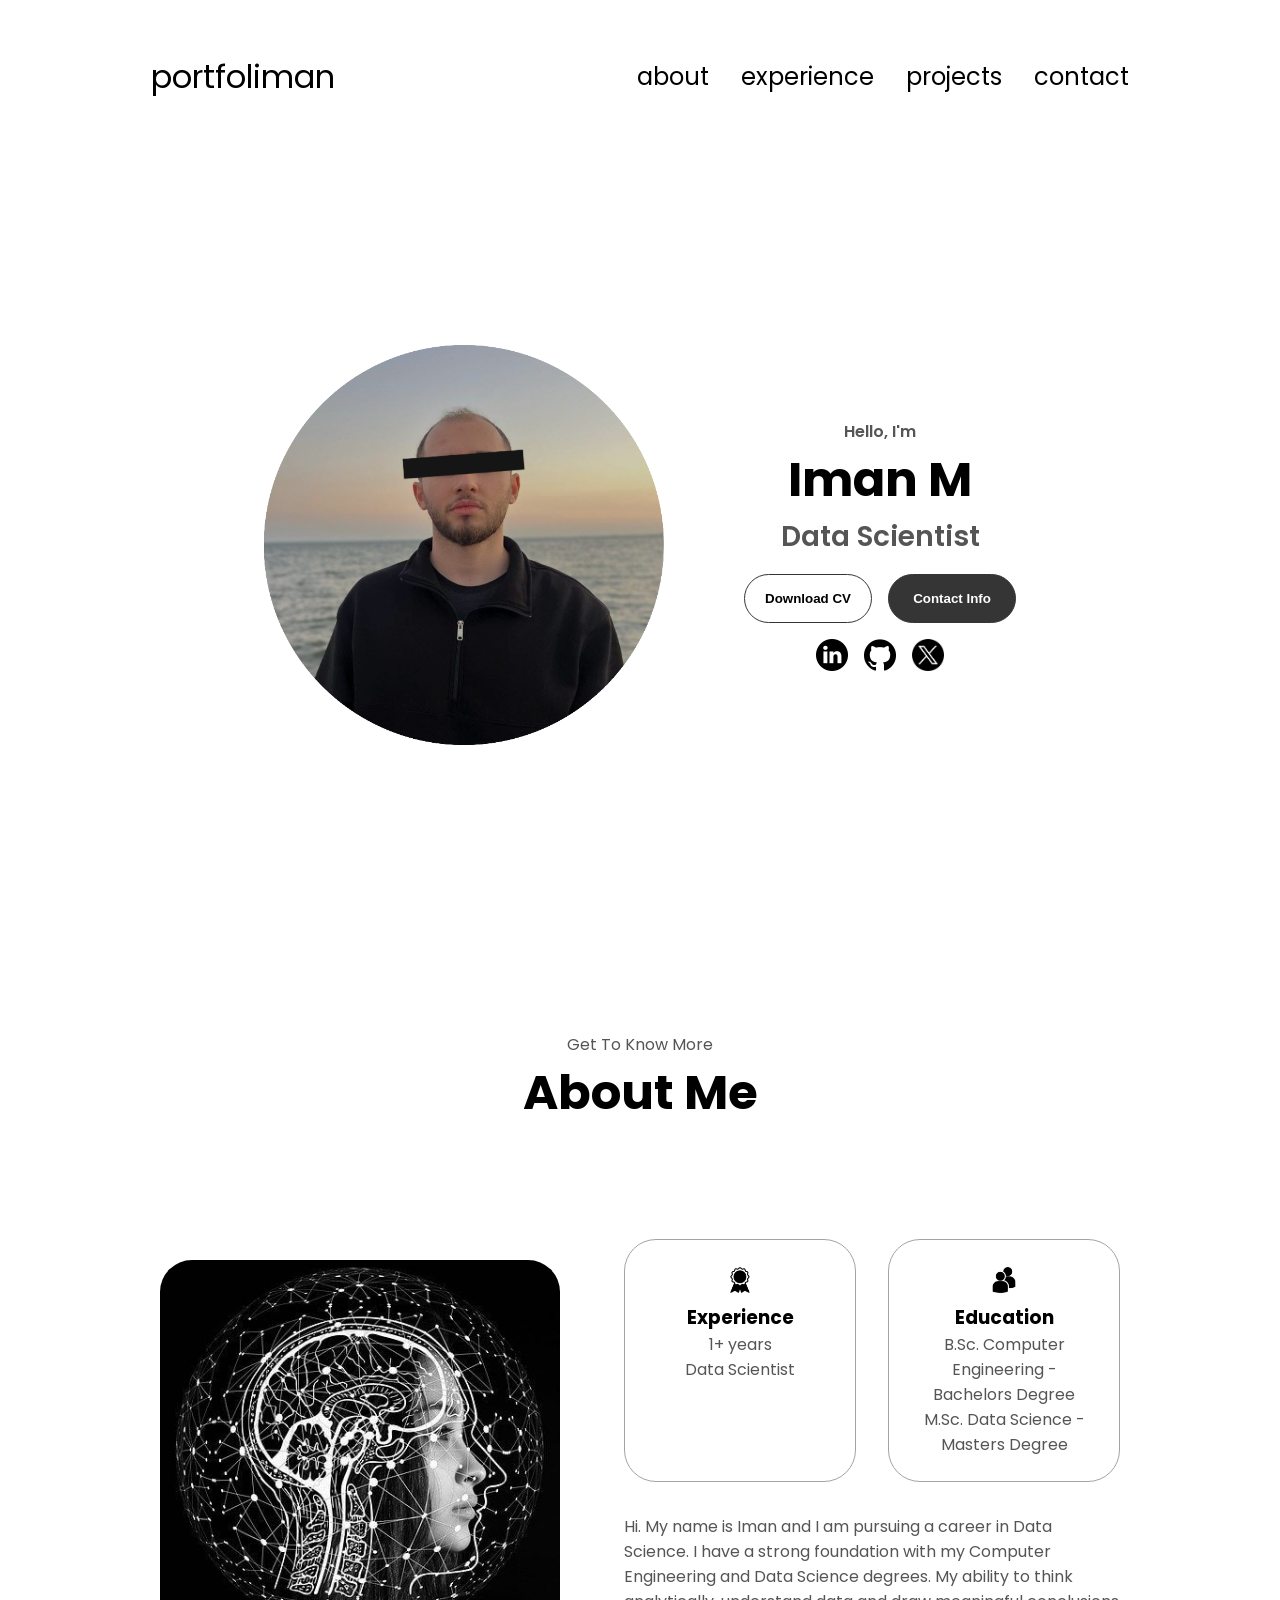
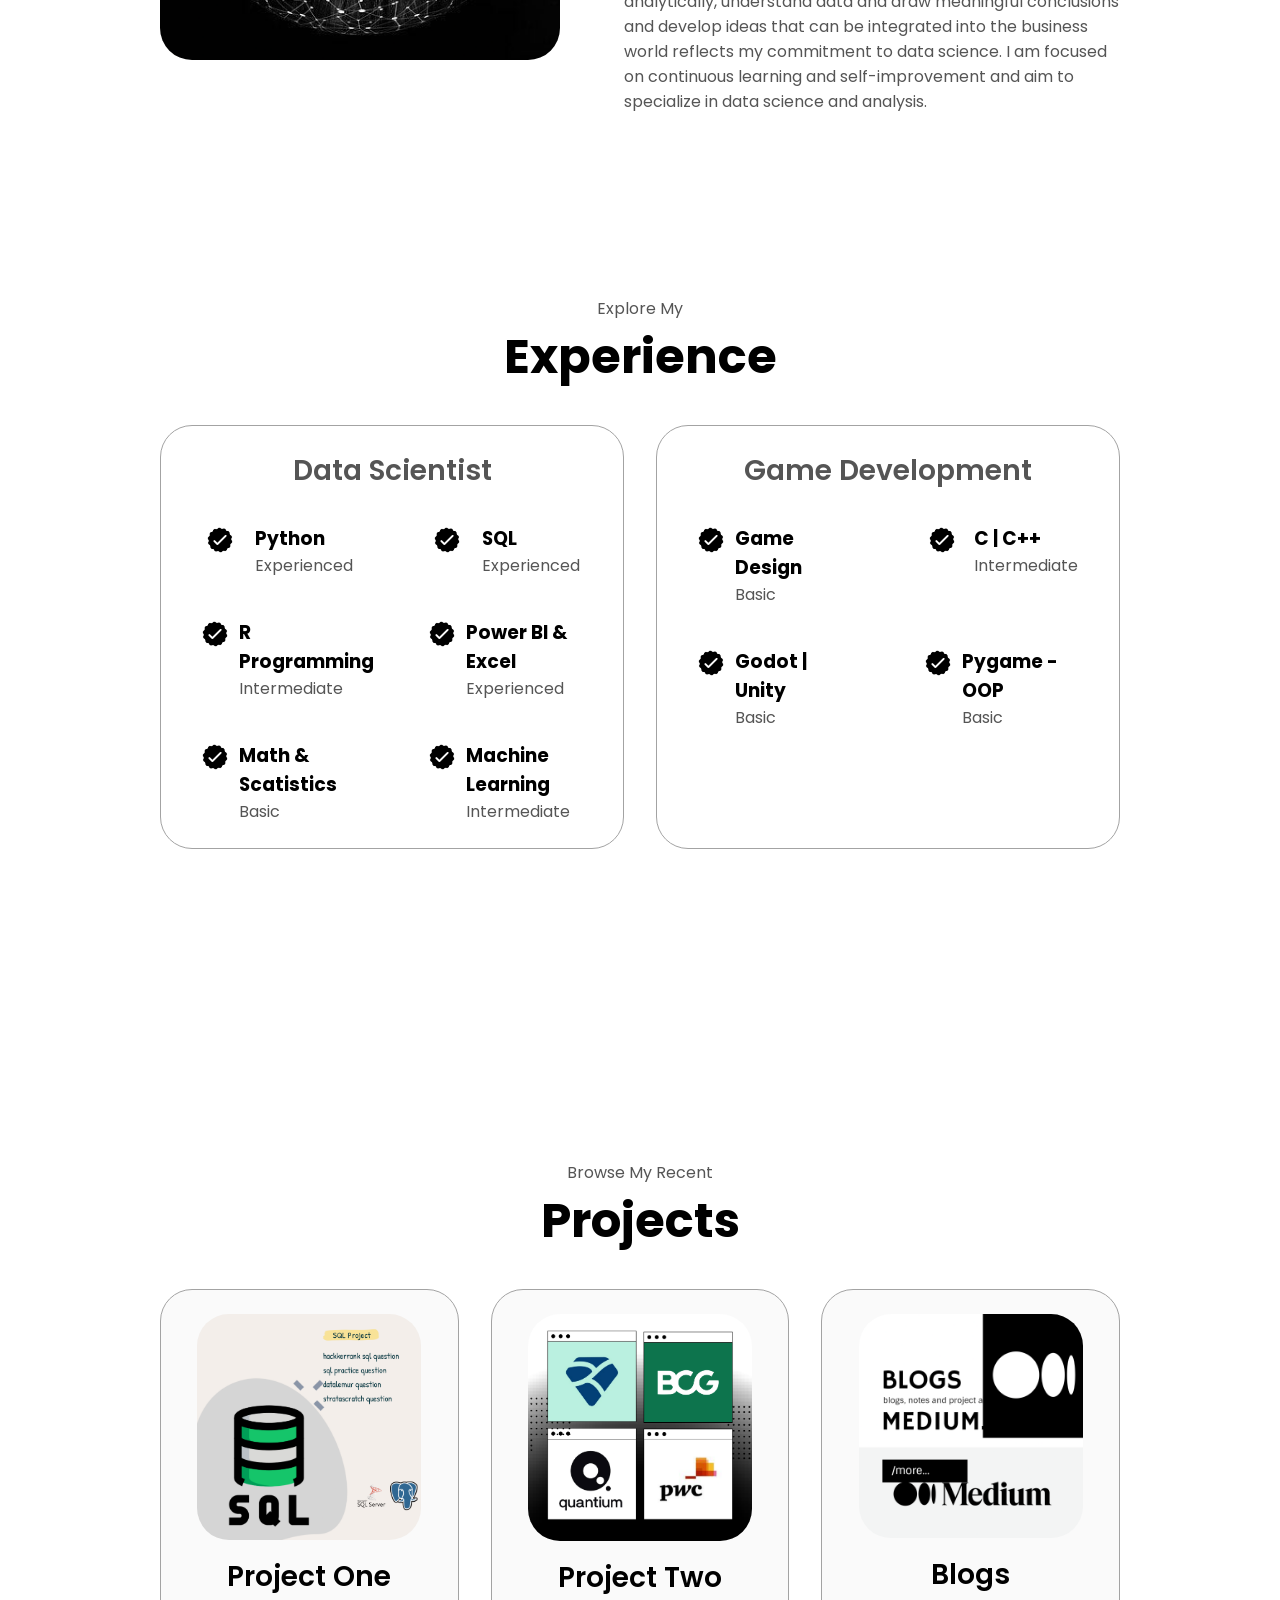
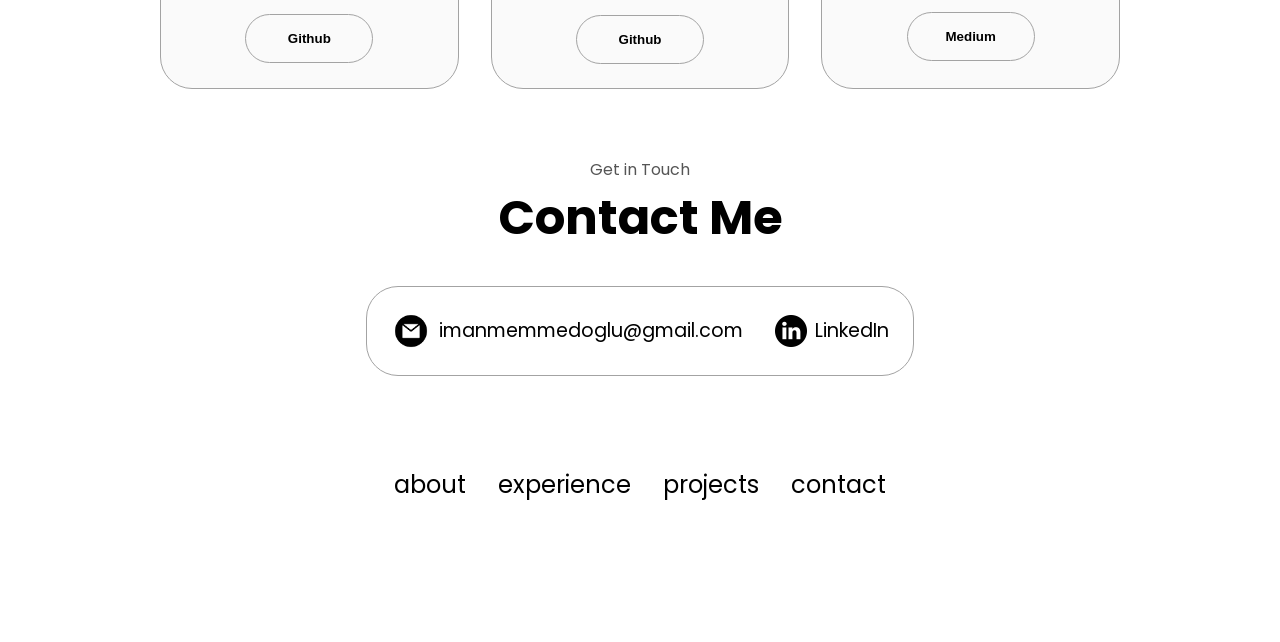
==== index.html @ b71e593c "Add files via upload" ====
<!DOCTYPE html>
<html lang="en">


  <head>
    <meta charset="UTF-8" />
    <meta http-equiv="X-UA-Compatible" content="IE=edge" />
    <meta name="viewport" content="width=device-width, initial-scale=1.0" />
    <title>Iman's Portfolio</title>
    <link rel="stylesheet" href="style.css" />
    <link rel="stylesheet" href="mediaqueries.css" />
  </head>



  <body>


    <nav id="desktop-nav">
      <div class="logo">portfoliman</div>
      <div>
        <ul class="nav-links">
          <li><a href="#about">about</a></li>
          <li><a href="#experience">experience</a></li>
          <li><a href="#projects">projects</a></li>
          <li><a href="#contact">contact</a></li>
        </ul>
      </div>
    </nav>


    <nav id="hamburger-nav">
      <div class="logo">portfoliman</div>
      <div class="hamburger-menu">
        <div class="hamburger-icon" onclick="toggleMenu()">
          <span></span>
          <span></span>
          <span></span>
        </div>
        <div class="menu-links">
          <li><a href="#about" onclick="toggleMenu()">about</a></li>
          <li><a href="#experience" onclick="toggleMenu()">experience</a></li>
          <li><a href="#projects" onclick="toggleMenu()">projects</a></li>
          <li><a href="#contact" onclick="toggleMenu()">contact</a></li>
        </div>
      </div>
    </nav>



    <section id="profile">
      <div class="section__pic-container">
        <img src="./assets/photo_one.png" alt="iman photo_one" />
      </div>
      <div class="section__text">
        <p class="section__text__p1">Hello, I'm</p>
        <h1 class="title">Iman M</h1>
        <p class="section__text__p2">Data Scientist</p>

        <div class="btn-container">
          <button
            class="btn btn-color-2"
            onclick="window.open('./assets/ResumeIman.pdf')"
          >
            Download CV
          </button>
          <button class="btn btn-color-1" onclick="location.href='./#contact'">
            Contact Info
          </button>
        </div>

        
        <div id="socials-container">
          <img
            src="./assets/linkedin.png"
            alt="My LinkedIn profile"
            class="icon"
            onclick="location.href='https://www.linkedin.com/in/imanmammadli/'"
          />
          <img
            src="./assets/github.png"
            alt="My Github profile"
            class="icon"
            onclick="location.href='https://github.com/imanmammadli'"
          />
          <img
            src="./assets/x-twitter.png"
            alt="My Twitter (X) profile"
            class="icon"
            onclick="location.href='https://twitter.com/imanmammadli'"
          />
        </div>
      </div>
    </section>





    <section id="about">
      <p class="section__text__p1">Get To Know More</p>
      <h1 class="title">About Me</h1>
      <div class="section-container">

        <div class="section__pic-container">
          <img
            src="./assets/photo_two.png"
            alt="Profile picture"
            class="about-pic"
          />
        </div>

        <div class="about-details-container">
          <div class="about-containers">
            <div class="details-container">
              <img
                src="./assets/experience.png"
                alt="Experience icon"
                class="icon"
              />
              <h3>Experience</h3>
              <p>1+ years <br />Data Scientist</p>
            </div>

            <div class="details-container">
              <img
                src="./assets/education.png"
                alt="Education icon"
                class="icon"
              />
              <h3>Education</h3>
              <p>B.Sc. Computer Engineering - Bachelors Degree<br />M.Sc. Data Science - Masters Degree</p>
            </div>
          </div>

          <div class="text-container">
            <p>
              Hi. My name is Iman and I am pursuing a career in Data Science. I have a strong foundation with my
              Computer Engineering and Data Science degrees. My ability to think analytically, understand data and draw
              meaningful conclusions and develop ideas that can be integrated into the business world reflects my
              commitment to data science. I am focused on continuous learning and self-improvement and aim to
              specialize in data science and analysis.
            </p>
          </div>
        </div>

      </div>
    </section>


    <section id="experience">
      <p class="section__text__p1">Explore My</p>
      <h1 class="title">Experience</h1>
      <div class="experience-details-container">
        <div class="about-containers">
          <div class="details-container">
            <h2 class="experience-sub-title">Data Scientist</h2>
            <div class="article-container">
              <article>
                <img
                  src="./assets/checkmark.png"
                  alt="Experience icon"
                  class="icon"
                />
                <div>
                  <h3>Python</h3>
                  <p>Experienced</p>
                </div>
              </article>
              <article>
                <img
                  src="./assets/checkmark.png"
                  alt="Experience icon"
                  class="icon"
                />
                <div>
                  <h3>SQL</h3>
                  <p>Experienced</p>
                </div>
              </article>
              <article>
                <img
                  src="./assets/checkmark.png"
                  alt="Experience icon"
                  class="icon"
                />
                <div>
                  <h3>R Programming</h3>
                  <p>Intermediate</p>
                </div>
              </article>
              <article>
                <img
                  src="./assets/checkmark.png"
                  alt="Experience icon"
                  class="icon"
                />
                <div>
                  <h3>Power BI & Excel</h3>
                  <p>Experienced</p>
                </div>
              </article>
              <article>
                <img
                  src="./assets/checkmark.png"
                  alt="Experience icon"
                  class="icon"
                />
                <div>
                  <h3>Math & Scatistics</h3>
                  <p>Basic</p>
                </div>
              </article>
              <article>
                <img
                  src="./assets/checkmark.png"
                  alt="Experience icon"
                  class="icon"
                />
                <div>
                  <h3>Machine Learning</h3>
                  <p>Intermediate</p>
                </div>
              </article>
            </div>
          </div>
          <div class="details-container">
            <h2 class="experience-sub-title">Game Development</h2>
            <div class="article-container">
              <article>
                <img
                  src="./assets/checkmark.png"
                  alt="Experience icon"
                  class="icon"
                />
                <div>
                  <h3>Game Design</h3>
                  <p>Basic</p>
                </div>
              </article>
              <article>
                <img
                  src="./assets/checkmark.png"
                  alt="Experience icon"
                  class="icon"
                />
                <div>
                  <h3>C | C++</h3>
                  <p>Intermediate</p>
                </div>
              </article>
              <article>
                <img
                  src="./assets/checkmark.png"
                  alt="Experience icon"
                  class="icon"
                />
                <div>
                  <h3>Godot | Unity</h3>
                  <p>Basic</p>
                </div>
              </article>
              <article>
                <img
                  src="./assets/checkmark.png"
                  alt="Experience icon"
                  class="icon"
                />
                <div>
                  <h3>Pygame - OOP</h3>
                  <p>Basic</p>
                </div>
              </article>
            </div>
          </div>
        </div>
      </div>
    </section>



    <section id="projects">
      <p class="section__text__p1">Browse My Recent</p>
      <h1 class="title">Projects</h1>

      <div class="experience-details-container">

        <div class="about-containers">
          <div class="details-container color-container">
            <div class="article-container">
              <img
                src="./assets/sqlproject.png"
                alt="Project 1"
                class="project-img"
              />
            </div>
            <h2 class="experience-sub-title project-title">Project One</h2>
            <div class="btn-container">
              <button
                class="btn btn-color-2 project-btn"
                onclick="location.href='https://github.com/'"
              >
                Github
              </button>
            </div>
          </div>


          <div class="details-container color-container">
            <div class="article-container">
              <img
                src="./assets/forageproject.png"
                alt="Project 2"
                class="project-img"
              />
            </div>
            <h2 class="experience-sub-title project-title">Project Two</h2>
            <div class="btn-container">
              <button
                class="btn btn-color-2 project-btn"
                onclick="location.href='https://github.com/'"
              >
                Github
              </button>
            </div>
          </div>


          <div class="details-container color-container">
            <div class="article-container">
              <img
                src="./assets/blogproject.png"
                alt="Project 3"
                class="project-img"
              />
            </div>
            <h2 class="experience-sub-title project-title">Blogs</h2>
            <div class="btn-container">
              <button
                class="btn btn-color-2 project-btn"
                onclick="location.href='https://github.com/'"
              >
                Medium
              </button>
              
            </div>
          </div>


        </div>
      </div>
    </section>




    <section id="contact">
      <p class="section__text__p1">Get in Touch</p>
      <h1 class="title">Contact Me</h1>
      <div class="contact-info-upper-container">
        <div class="contact-info-container">
          <img
            src="./assets/email.png"
            alt="Email icon"
            class="icon contact-icon email-icon"
          />
          <p><a href="mailto:examplemail@gmail.com">imanmemmedoglu@gmail.com</a></p>
        </div>
        <div class="contact-info-container">
          <img
            src="./assets/linkedin.png"
            alt="LinkedIn icon"
            class="icon contact-icon"
          />
          <p><a href="https://www.linkedin.com/in/imanmammadli/">LinkedIn</a></p>
        </div>
      </div>
    </section>
    <footer>
      <nav>
        <div class="nav-links-container">
          <ul class="nav-links">
            <li><a href="#about">about</a></li>
            <li><a href="#experience">experience</a></li>
            <li><a href="#projects">projects</a></li>
            <li><a href="#contact">contact</a></li>
          </ul>
        </div>
      </nav>
    </footer>
    <script src="script.js"></script>
  </body>
</html>
---- style.css ----
/* GENERAL */

@import url("https://fonts.googleapis.com/css2?family=Poppins:wght@300;400;500;600&display=swap");

* {
  margin: 0;
  padding: 0;
}

body {
  font-family: "Poppins", sans-serif;
}

html {
  scroll-behavior: smooth;
}

p {
  color: rgb(85, 85, 85);
}

/* TRANSITION */

a,
.btn {
  transition: all 300ms ease;
}

/* DESKTOP NAV */

nav,
.nav-links {
  display: flex;
}

nav {
  justify-content: space-around;
  align-items: center;
  height: 17vh;
}

.nav-links {
  gap: 2rem;
  list-style: none;
  font-size: 1.5rem;
}

a {
  color: black;
  text-decoration: none;
  text-decoration-color: white;
}

a:hover {
  color: grey;
  text-decoration: underline;
  text-underline-offset: 1rem;
  text-decoration-color: rgb(181, 181, 181);
}

.logo {
  font-size: 2rem;
}

.logo:hover {
  cursor: default;
}

/* HAMBURGER MENU */

#hamburger-nav {
  display: none;
}

.hamburger-menu {
  position: relative;
  display: inline-block;
}

.hamburger-icon {
  display: flex;
  flex-direction: column;
  justify-content: space-between;
  height: 24px;
  width: 30px;
  cursor: pointer;
}

.hamburger-icon span {
  width: 100%;
  height: 2px;
  background-color: black;
  transition: all 0.3 ease-in-out;
}

.menu-links {
  position: absolute;
  top: 100%;
  right: 0;
  background-color: white;
  width: fit-content;
  max-height: 0;
  overflow: hidden;
  transition: all 0.3 ease-in-out;
}

.menu-links a {
  display: block;
  padding: 10px;
  text-align: center;
  font-size: 1.5rem;
  color: black;
  text-decoration: none;
  transition: all 0.3 ease-in-out;
}

.menu-links li {
  list-style: none;
}

.menu-links.open {
  max-height: 300px;
}

.hamburger-icon.open span:first-child {
  transform: rotate(45deg) translate(10px, 5px);
}

.hamburger-icon.open span:nth-child(2) {
  opacity: 0;
}

.hamburger-icon.open span:last-child {
  transform: rotate(-45deg) translate(10px, -5px);
}

.hamburger-icon span:first-child {
  transform: none;
}

.hamburger-icon span:first-child {
  opacity: 1;
}

.hamburger-icon span:first-child {
  transform: none;
}

/* SECTIONS */

section {
  padding-top: 4vh;
  height: 96vh;
  margin: 0 10rem;
  box-sizing: border-box;
  min-height: fit-content;
}

.section-container {
  display: flex;
}

/* PROFILE SECTION */

#profile {
  display: flex;
  justify-content: center;
  gap: 5rem;
  height: 80vh;
}

.section__pic-container {
  display: flex;
  height: 400px;
  width: 400px;
  margin: auto 0;
}

.section__text {
  align-self: center;
  text-align: center;
}

.section__text p {
  font-weight: 600;
}

.section__text__p1 {
  text-align: center;
}

.section__text__p2 {
  font-size: 1.75rem;
  margin-bottom: 1rem;
}

.title {
  font-size: 3rem;
  text-align: center;
}

#socials-container {
  display: flex;
  justify-content: center;
  margin-top: 1rem;
  gap: 1rem;
}

/* ICONS */

.icon {
  cursor: pointer;
  height: 2rem;
}

/* BUTTONS */

.btn-container {
  display: flex;
  justify-content: center;
  gap: 1rem;
}

.btn {
  font-weight: 600;
  transition: all 300ms ease;
  padding: 1rem;
  width: 8rem;
  border-radius: 2rem;
}

.btn-color-1,
.btn-color-2 {
  border: rgb(53, 53, 53) 0.1rem solid;
}

.btn-color-1:hover,
.btn-color-2:hover {
  cursor: pointer;
}

.btn-color-1,
.btn-color-2:hover {
  background: rgb(53, 53, 53);
  color: white;
}

.btn-color-1:hover {
  background: rgb(0, 0, 0);
}

.btn-color-2 {
  background: none;
}

.btn-color-2:hover {
  border: rgb(255, 255, 255) 0.1rem solid;
}

.btn-container {
  gap: 1rem;
}

/* ABOUT SECTION */

#about {
  position: relative;
}

.about-containers {
  gap: 2rem;
  margin-bottom: 2rem;
  margin-top: 2rem;
}

.about-details-container {
  justify-content: center;
  flex-direction: column;
}

.about-containers,
.about-details-container {
  display: flex;
}

.about-pic {
  border-radius: 2rem;
}

.arrow {
  position: absolute;
  right: -5rem;
  bottom: 2.5rem;
}

.details-container {
  padding: 1.5rem;
  flex: 1;
  background: white;
  border-radius: 2rem;
  border: rgb(53, 53, 53) 0.1rem solid;
  border-color: rgb(163, 163, 163);
  text-align: center;
}

.section-container {
  gap: 4rem;
  height: 80%;
}

.section__pic-container {
  height: 400px;
  width: 400px;
  margin: auto 0;
}

/* EXPERIENCE SECTION */

#experience {
  position: relative;
}

.experience-sub-title {
  color: rgb(85, 85, 85);
  font-weight: 600;
  font-size: 1.75rem;
  margin-bottom: 2rem;
}

.experience-details-container {
  display: flex;
  justify-content: center;
  flex-direction: column;
}

.article-container {
  display: flex;
  text-align: initial;
  flex-wrap: wrap;
  flex-direction: row;
  gap: 2.5rem;
  justify-content: space-around;
}

article {
  display: flex;
  width: 10rem;
  justify-content: space-around;
  gap: 0.5rem;
}

article .icon {
  cursor: default;
}

/* PROJECTS SECTION */

#projects {
  position: relative;
}

.color-container {
  border-color: rgb(163, 163, 163);
  background: rgb(250, 250, 250);
}

.project-img {
  border-radius: 2rem;
  width: 90%;
  height: 90%;
}

.project-title {
  margin: 1rem;
  color: black;
}

.project-btn {
  color: black;
  border-color: rgb(163, 163, 163);
}

/* CONTACT */

#contact {
  display: flex;
  justify-content: center;
  flex-direction: column;
  height: 70vh;
}

.contact-info-upper-container {
  display: flex;
  justify-content: center;
  border-radius: 2rem;
  border: rgb(53, 53, 53) 0.1rem solid;
  border-color: rgb(163, 163, 163);
  background: (250, 250, 250);
  margin: 2rem auto;
  padding: 0.5rem;
}

.contact-info-container {
  display: flex;
  align-items: center;
  justify-content: center;
  gap: 0.5rem;
  margin: 1rem;
}

.contact-info-container p {
  font-size: larger;
}

.contact-icon {
  cursor: default;
}

.email-icon {
  height: 2.5rem;
}

/* FOOTER SECTION */

footer {
  height: 26vh;
  margin: 0 1rem;
}

footer p {
  text-align: center;
}
---- mediaqueries.css ----
@media screen and (max-width: 1400px) {
  #profile {
    height: 83vh;
    margin-bottom: 6rem;
  }
  .about-containers {
    flex-wrap: wrap;
  }
  #contact,
  #projects {
    height: fit-content;
  }
}

@media screen and (max-width: 1200px) {
  #desktop-nav {
    display: none;
  }
  #hamburger-nav {
    display: flex;
  }
  #experience,
  .experience-details-container {
    margin-top: 2rem;
  }
  #profile,
  .section-container {
    display: block;
  }
  .arrow {
    display: none;
  }
  section,
  .section-container {
    height: fit-content;
  }
  section {
    margin: 0 5%;
  }
  .section__pic-container {
    width: 275px;
    height: 275px;
    margin: 0 auto 2rem;
  }
  .about-containers {
    margin-top: 0;
  }
}

@media screen and (max-width: 600px) {
  #contact,
  footer {
    height: 40vh;
  }
  #profile {
    height: 83vh;
    margin-bottom: 0;
  }
  article {
    font-size: 1rem;
  }
  footer nav {
    height: fit-content;
    margin-bottom: 2rem;
  }
  .about-containers,
  .contact-info-upper-container,
  .btn-container {
    flex-wrap: wrap;
  }
  .contact-info-container {
    margin: 0;
  }
  .contact-info-container p,
  .nav-links li a {
    font-size: 1rem;
  }
  .experience-sub-title {
    font-size: 1.25rem;
  }
  .logo {
    font-size: 1.5rem;
  }
  .nav-links {
    flex-direction: column;
    gap: 0.5rem;
    text-align: center;
  }
  .section__pic-container {
    width: auto;
    height: 46vw;
    justify-content: center;
  }
  .section__text__p2 {
    font-size: 1.25rem;
  }
  .title {
    font-size: 2rem;
  }
  .text-container {
    text-align: justify;
  }
}
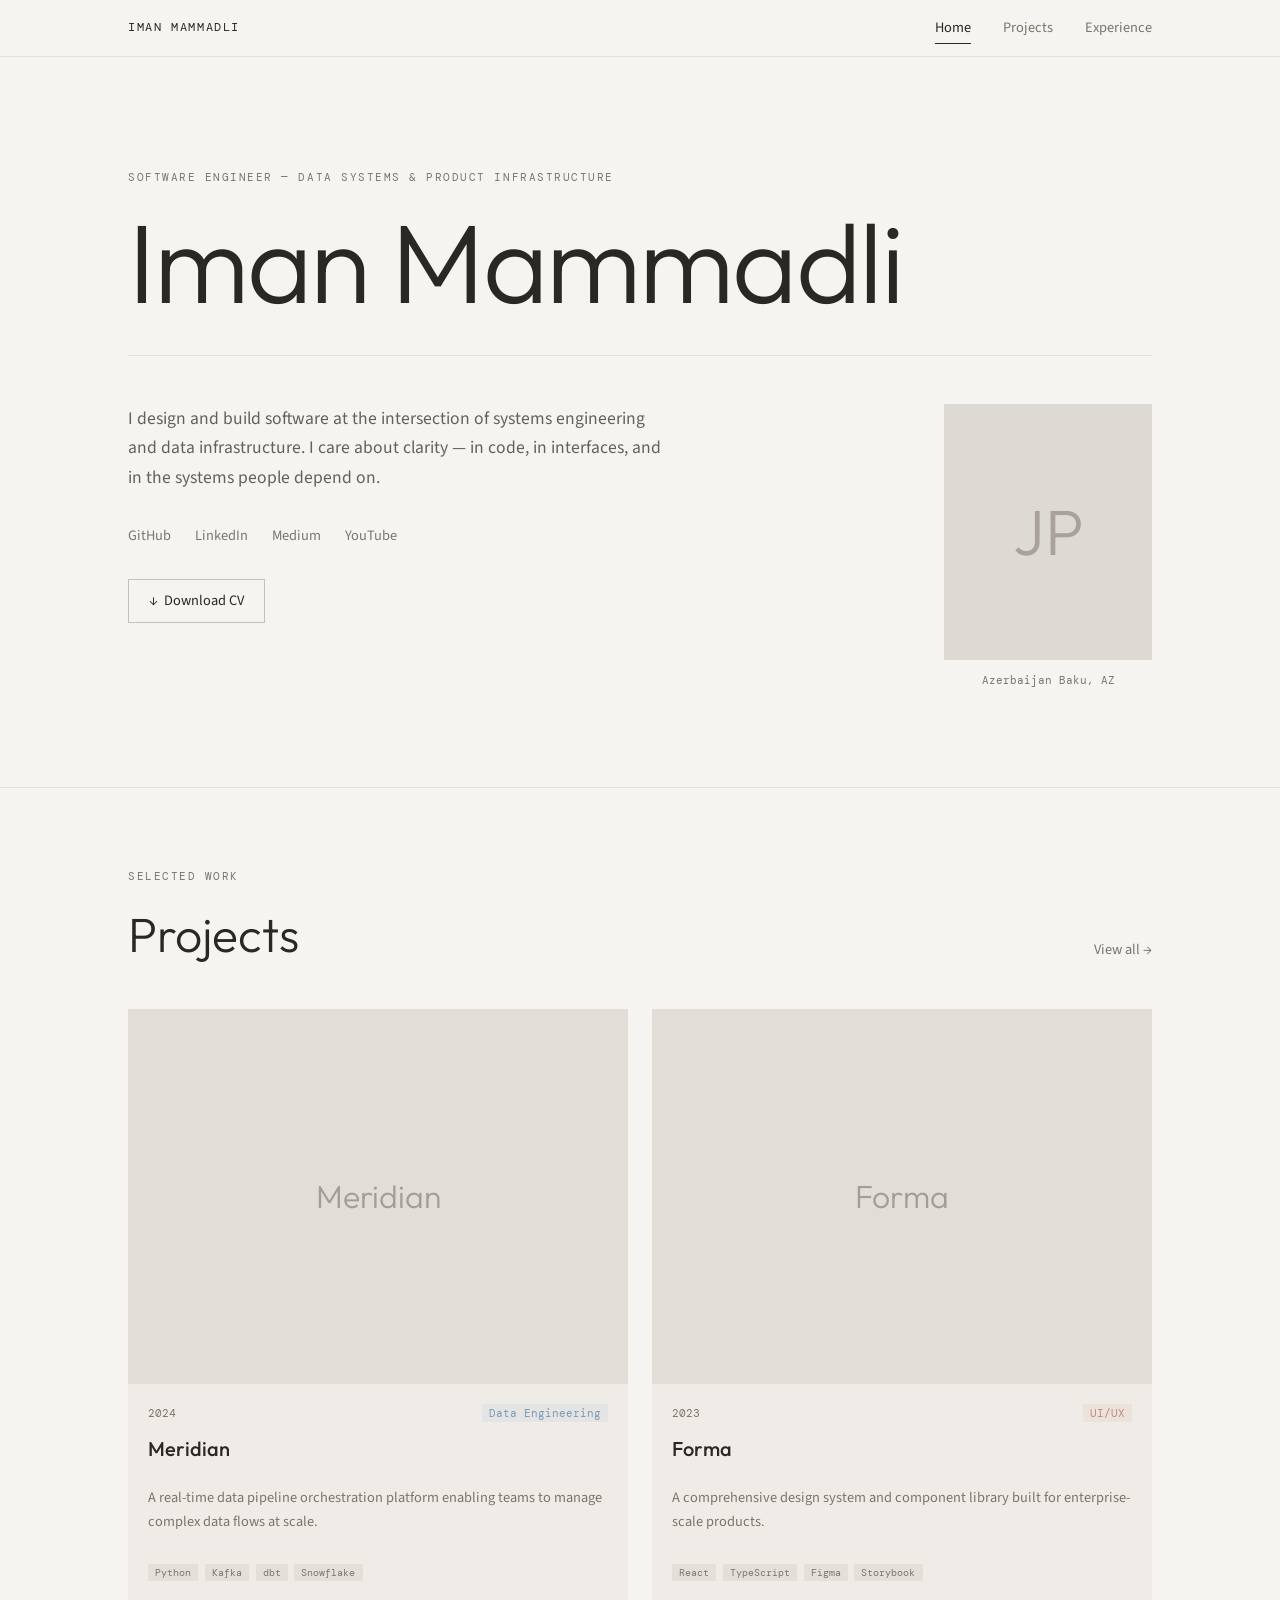
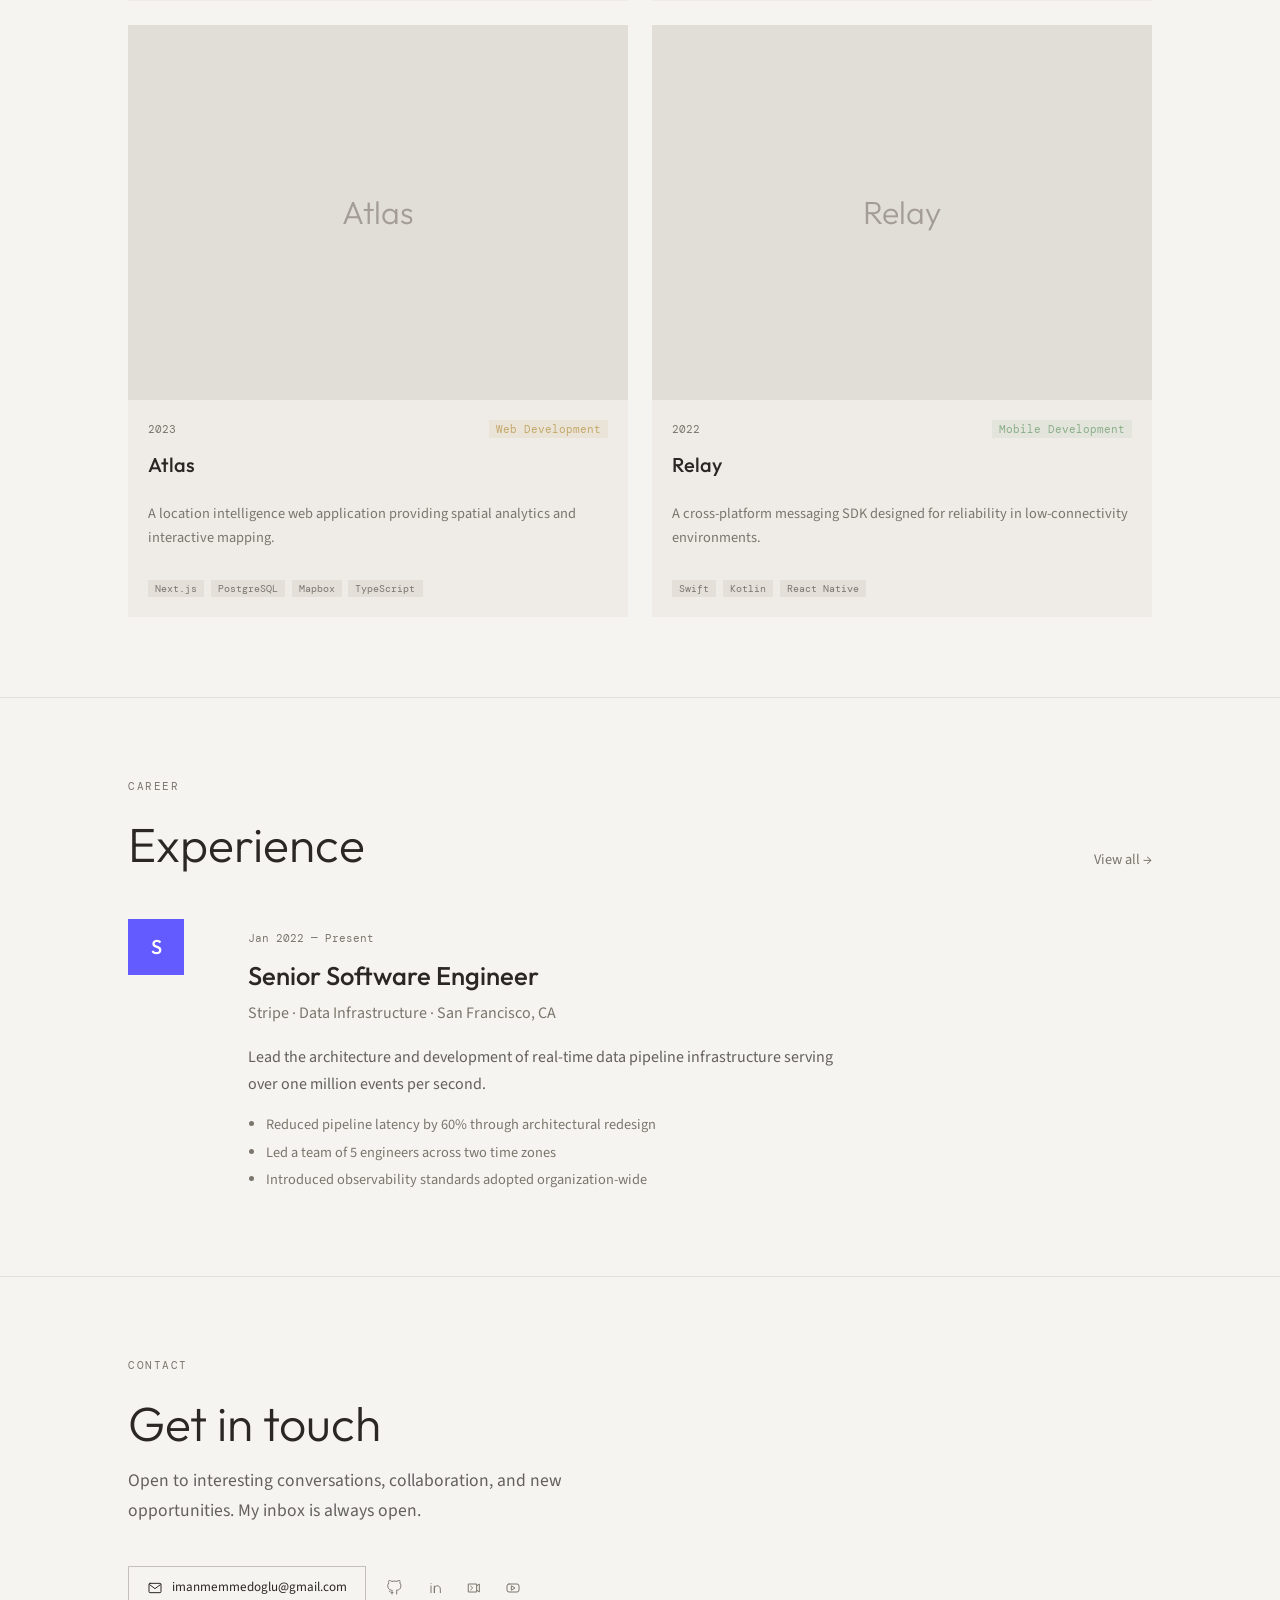
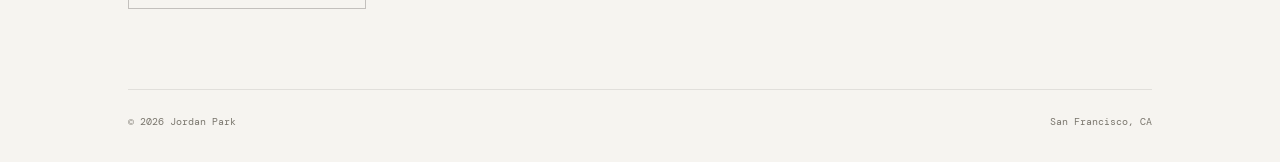
==== commit a5040235: "Initial website" ====
--- a/index.html
+++ b/index.html
@@ -1,393 +1,193 @@
 <!DOCTYPE html>
 <html lang="en">
+<head>
+  <meta charset="UTF-8">
+  <meta name="viewport" content="width=device-width, initial-scale=1.0">
+  <title>Iman Mamamdli — Engineer</title>
+  <link rel="preconnect" href="https://fonts.googleapis.com">
+  <link rel="preconnect" href="https://fonts.gstatic.com" crossorigin>
+  <link href="https://fonts.googleapis.com/css2?family=Outfit:wght@300;400;500;600&family=Source+Sans+3:ital,wght@0,300;0,400;0,600;1,300&family=DM+Mono:ital,wght@0,400;0,500;1,400&display=swap" rel="stylesheet">
+  <link rel="stylesheet" href="theme.css">
+</head>
+<body>
+  <header class="nav">
+    <div class="container nav-inner">
+      <a class="brand" href="index.html">Iman Mammadli</a>
+      <nav class="nav-links">
+        <a class="active" href="index.html">Home</a>
+        <a href="projects.html">Projects</a>
+        <a href="experience.html">Experience</a>
+      </nav>
+    </div>
+  </header>
 
+  <main>
+    <section class="hero section">
+      <div class="container">
+        <p class="eyebrow">Software Engineer — Data Systems &amp; Product Infrastructure</p>
+        <h1>Iman Mammadli</h1>
+        <div class="rule"></div>
 
-  <head>
-    <meta charset="UTF-8" />
-    <meta http-equiv="X-UA-Compatible" content="IE=edge" />
-    <meta name="viewport" content="width=device-width, initial-scale=1.0" />
-    <title>Iman's Portfolio</title>
-    <link rel="stylesheet" href="style.css" />
-    <link rel="stylesheet" href="mediaqueries.css" />
-  </head>
+        <div class="hero-grid">
+          <div>
+            <p class="lead">
+              I design and build software at the intersection of systems engineering and data infrastructure.
+              I care about clarity — in code, in interfaces, and in the systems people depend on.
+            </p>
 
-
-
-  <body>
-
-
-    <nav id="desktop-nav">
-      <div class="logo">portfoliman</div>
-      <div>
-        <ul class="nav-links">
-          <li><a href="#about">about</a></li>
-          <li><a href="#experience">experience</a></li>
-          <li><a href="#projects">projects</a></li>
-          <li><a href="#contact">contact</a></li>
-        </ul>
-      </div>
-    </nav>
-
-
-    <nav id="hamburger-nav">
-      <div class="logo">portfoliman</div>
-      <div class="hamburger-menu">
-        <div class="hamburger-icon" onclick="toggleMenu()">
-          <span></span>
-          <span></span>
-          <span></span>
-        </div>
-        <div class="menu-links">
-          <li><a href="#about" onclick="toggleMenu()">about</a></li>
-          <li><a href="#experience" onclick="toggleMenu()">experience</a></li>
-          <li><a href="#projects" onclick="toggleMenu()">projects</a></li>
-          <li><a href="#contact" onclick="toggleMenu()">contact</a></li>
-        </div>
-      </div>
-    </nav>
-
-
-
-    <section id="profile">
-      <div class="section__pic-container">
-        <img src="./assets/photo_one.png" alt="iman photo_one" />
-      </div>
-      <div class="section__text">
-        <p class="section__text__p1">Hello, I'm</p>
-        <h1 class="title">Iman M</h1>
-        <p class="section__text__p2">Data Scientist</p>
-
-        <div class="btn-container">
-          <button
-            class="btn btn-color-2"
-            onclick="window.open('./assets/ResumeIman.pdf')"
-          >
-            Download CV
-          </button>
-          <button class="btn btn-color-1" onclick="location.href='./#contact'">
-            Contact Info
-          </button>
-        </div>
-
-        
-        <div id="socials-container">
-          <img
-            src="./assets/linkedin.png"
-            alt="My LinkedIn profile"
-            class="icon"
-            onclick="location.href='https://www.linkedin.com/in/imanmammadli/'"
-          />
-          <img
-            src="./assets/github.png"
-            alt="My Github profile"
-            class="icon"
-            onclick="location.href='https://github.com/imanmammadli'"
-          />
-          <img
-            src="./assets/x-twitter.png"
-            alt="My Twitter (X) profile"
-            class="icon"
-            onclick="location.href='https://twitter.com/imanmammadli'"
-          />
-        </div>
-      </div>
-    </section>
-
-
-
-
-
-    <section id="about">
-      <p class="section__text__p1">Get To Know More</p>
-      <h1 class="title">About Me</h1>
-      <div class="section-container">
-
-        <div class="section__pic-container">
-          <img
-            src="./assets/photo_two.png"
-            alt="Profile picture"
-            class="about-pic"
-          />
-        </div>
-
-        <div class="about-details-container">
-          <div class="about-containers">
-            <div class="details-container">
-              <img
-                src="./assets/experience.png"
-                alt="Experience icon"
-                class="icon"
-              />
-              <h3>Experience</h3>
-              <p>1+ years <br />Data Scientist</p>
+            <div class="socials">
+              <a href="https://github.com/imanmammadli" target = "_blank" aria-label="GitHub">GitHub</a>
+              <a href="https://www.linkedin.com/in/imanmammadli/" target = "_blank" aria-label="LinkedIn">LinkedIn</a>
+              <a href="https://medium.com/@imanmammadli" target = "_blank" aria-label="Medium">Medium</a>
+              <a href="https://www.youtube.com/@imanmammadli475" target = "_blank" aria-label="YouTube">YouTube</a>
             </div>
 
-            <div class="details-container">
-              <img
-                src="./assets/education.png"
-                alt="Education icon"
-                class="icon"
-              />
-              <h3>Education</h3>
-              <p>B.Sc. Computer Engineering - Bachelors Degree<br />M.Sc. Data Science - Masters Degree</p>
-            </div>
+            <a class="button" href="assets/Iman Mammadli CV.pdf" download>↓&nbsp; Download CV</a>
           </div>
 
-          <div class="text-container">
-            <p>
-              Hi. My name is Iman and I am pursuing a career in Data Science. I have a strong foundation with my
-              Computer Engineering and Data Science degrees. My ability to think analytically, understand data and draw
-              meaningful conclusions and develop ideas that can be integrated into the business world reflects my
-              commitment to data science. I am focused on continuous learning and self-improvement and aim to
-              specialize in data science and analysis.
-            </p>
-          </div>
-        </div>
-
-      </div>
-    </section>
-
-
-    <section id="experience">
-      <p class="section__text__p1">Explore My</p>
-      <h1 class="title">Experience</h1>
-      <div class="experience-details-container">
-        <div class="about-containers">
-          <div class="details-container">
-            <h2 class="experience-sub-title">Data Scientist</h2>
-            <div class="article-container">
-              <article>
-                <img
-                  src="./assets/checkmark.png"
-                  alt="Experience icon"
-                  class="icon"
-                />
-                <div>
-                  <h3>Python</h3>
-                  <p>Experienced</p>
-                </div>
-              </article>
-              <article>
-                <img
-                  src="./assets/checkmark.png"
-                  alt="Experience icon"
-                  class="icon"
-                />
-                <div>
-                  <h3>SQL</h3>
-                  <p>Experienced</p>
-                </div>
-              </article>
-              <article>
-                <img
-                  src="./assets/checkmark.png"
-                  alt="Experience icon"
-                  class="icon"
-                />
-                <div>
-                  <h3>R Programming</h3>
-                  <p>Intermediate</p>
-                </div>
-              </article>
-              <article>
-                <img
-                  src="./assets/checkmark.png"
-                  alt="Experience icon"
-                  class="icon"
-                />
-                <div>
-                  <h3>Power BI & Excel</h3>
-                  <p>Experienced</p>
-                </div>
-              </article>
-              <article>
-                <img
-                  src="./assets/checkmark.png"
-                  alt="Experience icon"
-                  class="icon"
-                />
-                <div>
-                  <h3>Math & Scatistics</h3>
-                  <p>Basic</p>
-                </div>
-              </article>
-              <article>
-                <img
-                  src="./assets/checkmark.png"
-                  alt="Experience icon"
-                  class="icon"
-                />
-                <div>
-                  <h3>Machine Learning</h3>
-                  <p>Intermediate</p>
-                </div>
-              </article>
-            </div>
-          </div>
-          <div class="details-container">
-            <h2 class="experience-sub-title">Game Development</h2>
-            <div class="article-container">
-              <article>
-                <img
-                  src="./assets/checkmark.png"
-                  alt="Experience icon"
-                  class="icon"
-                />
-                <div>
-                  <h3>Game Design</h3>
-                  <p>Basic</p>
-                </div>
-              </article>
-              <article>
-                <img
-                  src="./assets/checkmark.png"
-                  alt="Experience icon"
-                  class="icon"
-                />
-                <div>
-                  <h3>C | C++</h3>
-                  <p>Intermediate</p>
-                </div>
-              </article>
-              <article>
-                <img
-                  src="./assets/checkmark.png"
-                  alt="Experience icon"
-                  class="icon"
-                />
-                <div>
-                  <h3>Godot | Unity</h3>
-                  <p>Basic</p>
-                </div>
-              </article>
-              <article>
-                <img
-                  src="./assets/checkmark.png"
-                  alt="Experience icon"
-                  class="icon"
-                />
-                <div>
-                  <h3>Pygame - OOP</h3>
-                  <p>Basic</p>
-                </div>
-              </article>
-            </div>
+          <div class="profile">
+            <div class="profile-image">JP</div>
+            <p class="mono">Azerbaijan Baku, AZ</p>
           </div>
         </div>
       </div>
     </section>
 
+    <section class="section bordered">
+      <div class="container">
+        <div class="section-header">
+          <div>
+            <p class="eyebrow">Selected Work</p>
+            <h2>Projects</h2>
+          </div>
+          <a class="view-all" href="projects.html">View all →</a>
+        </div>
 
+        <div class="project-grid">
+          <article class="project-card">
+            <div class="project-image">Meridian</div>
+            <div class="project-body">
+              <div class="project-meta"><span>2024</span><span class="category data">Data Engineering</span></div>
+              <h3>Meridian</h3>
+              <p>A real-time data pipeline orchestration platform enabling teams to manage complex data flows at scale.</p>
+              <div class="tags"><span>Python</span><span>Kafka</span><span>dbt</span><span>Snowflake</span></div>
+            </div>
+          </article>
 
-    <section id="projects">
-      <p class="section__text__p1">Browse My Recent</p>
-      <h1 class="title">Projects</h1>
+          <article class="project-card">
+            <div class="project-image">Forma</div>
+            <div class="project-body">
+              <div class="project-meta"><span>2023</span><span class="category ui">UI/UX</span></div>
+              <h3>Forma</h3>
+              <p>A comprehensive design system and component library built for enterprise-scale products.</p>
+              <div class="tags"><span>React</span><span>TypeScript</span><span>Figma</span><span>Storybook</span></div>
+            </div>
+          </article>
 
-      <div class="experience-details-container">
+          <article class="project-card">
+            <div class="project-image">Atlas</div>
+            <div class="project-body">
+              <div class="project-meta"><span>2023</span><span class="category web">Web Development</span></div>
+              <h3>Atlas</h3>
+              <p>A location intelligence web application providing spatial analytics and interactive mapping.</p>
+              <div class="tags"><span>Next.js</span><span>PostgreSQL</span><span>Mapbox</span><span>TypeScript</span></div>
+            </div>
+          </article>
 
-        <div class="about-containers">
-          <div class="details-container color-container">
-            <div class="article-container">
-              <img
-                src="./assets/sqlproject.png"
-                alt="Project 1"
-                class="project-img"
-              />
+          <article class="project-card">
+            <div class="project-image">Relay</div>
+            <div class="project-body">
+              <div class="project-meta"><span>2022</span><span class="category mobile">Mobile Development</span></div>
+              <h3>Relay</h3>
+              <p>A cross-platform messaging SDK designed for reliability in low-connectivity environments.</p>
+              <div class="tags"><span>Swift</span><span>Kotlin</span><span>React Native</span></div>
             </div>
-            <h2 class="experience-sub-title project-title">Project One</h2>
-            <div class="btn-container">
-              <button
-                class="btn btn-color-2 project-btn"
-                onclick="location.href='https://github.com/'"
-              >
-                Github
-              </button>
-            </div>
+          </article>
+        </div>
+
+        <a class="mobile-view-all" href="projects.html">View all projects →</a>
+      </div>
+    </section>
+
+    <section class="section bordered">
+      <div class="container">
+        <div class="section-header">
+          <div>
+            <p class="eyebrow">Career</p>
+            <h2>Experience</h2>
           </div>
+          <a class="view-all" href="experience.html">View all →</a>
+        </div>
 
+        <div class="latest-experience">
+          <div class="company-logo stripe">S</div>
+          <div>
+            <p class="mono muted">Jan 2022 — Present</p>
+            <h3>Senior Software Engineer</h3>
+            <p class="company">Stripe · Data Infrastructure · San Francisco, CA</p>
+            <p class="description">Lead the architecture and development of real-time data pipeline infrastructure serving over one million events per second.</p>
+            <ul>
+              <li>Reduced pipeline latency by 60% through architectural redesign</li>
+              <li>Led a team of 5 engineers across two time zones</li>
+              <li>Introduced observability standards adopted organization-wide</li>
+            </ul>
+          </div>
+        </div>
 
-          <div class="details-container color-container">
-            <div class="article-container">
-              <img
-                src="./assets/forageproject.png"
-                alt="Project 2"
-                class="project-img"
-              />
-            </div>
-            <h2 class="experience-sub-title project-title">Project Two</h2>
-            <div class="btn-container">
-              <button
-                class="btn btn-color-2 project-btn"
-                onclick="location.href='https://github.com/'"
-              >
-                Github
-              </button>
-            </div>
-          </div>
+        <a class="mobile-view-all" href="experience.html">View all experience →</a>
+      </div>
+    </section>
 
+    <section class="section bordered contact">
+      <div class="container">
+        <p class="eyebrow">Contact</p>
+        <h2>Get in touch</h2>
+        <p class="lead small">
+          Open to interesting conversations, collaboration, and new opportunities.
+          My inbox is always open.
+        </p>
 
-          <div class="details-container color-container">
-            <div class="article-container">
-              <img
-                src="./assets/blogproject.png"
-                alt="Project 3"
-                class="project-img"
-              />
-            </div>
-            <h2 class="experience-sub-title project-title">Blogs</h2>
-            <div class="btn-container">
-              <button
-                class="btn btn-color-2 project-btn"
-                onclick="location.href='https://github.com/'"
-              >
-                Medium
-              </button>
-              
-            </div>
-          </div>
+        <div class="contact-links">
+          <a class="contact-email" href="mailto:imanmemmedoglu@gmail.com" aria-label="Email Iman Mammadli">
+            <svg viewBox="0 0 24 24" aria-hidden="true">
+              <rect x="3" y="5" width="18" height="14" rx="1.5"></rect>
+              <path d="m4 7 8 6 8-6"></path>
+            </svg>
+            <span>imanmemmedoglu@gmail.com</span>
+          </a>
 
+          <a class="contact-social" href="#" target = "_blank" aria-label="GitHub">
+            <svg viewBox="0 0 24 24" aria-hidden="true">
+              <path d="M9 19c-4 1.2-4-2-5.5-2.5M14.5 21v-3.4c0-1 .1-1.5-.5-2.1 3.3-.4 6.8-1.6 6.8-7.1 0-1.6-.6-2.9-1.6-3.9.2-.4.7-1.9-.2-3.9 0 0-1.3-.4-4.2 1.5a14.3 14.3 0 0 0-7.6 0C4.3.2 3 .6 3 .6c-.9 2-.4 3.5-.2 3.9-1 1-1.6 2.3-1.6 3.9 0 5.5 3.5 6.7 6.8 7.1-.6.5-.6 1.1-.5 2.1V21"></path>
+            </svg>
+          </a>
 
+          <a class="contact-social" href="#" target = "_blank" aria-label="LinkedIn">
+            <svg viewBox="0 0 24 24" aria-hidden="true">
+              <path d="M6 9v10M6 5.5v.1M11 19V9m0 3.1c.7-2.1 2.2-3.4 4.3-3.4 2.8 0 4.7 1.8 4.7 5.4V19m-9-6.1V19"></path>
+            </svg>
+          </a>
+
+          <a class="contact-social" href="#" target = "_blank" aria-label="Medium">
+            <svg viewBox="0 0 24 24" aria-hidden="true">
+              <path d="M4 6h12v12H4zM16 9l4-3v12l-4-3M7 9l3 3-3 3"></path>
+            </svg>
+          </a>
+
+          <a class="contact-social" href="youtube.com" target = "_blank" aria-label="YouTube">
+            <svg viewBox="0 0 24 24" aria-hidden="true">
+              <rect x="3" y="6" width="18" height="12" rx="3"></rect>
+              <path d="m10 9 5 3-5 3z"></path>
+            </svg>
+          </a>
         </div>
       </div>
     </section>
+  </main>
 
-
-
-
-    <section id="contact">
-      <p class="section__text__p1">Get in Touch</p>
-      <h1 class="title">Contact Me</h1>
-      <div class="contact-info-upper-container">
-        <div class="contact-info-container">
-          <img
-            src="./assets/email.png"
-            alt="Email icon"
-            class="icon contact-icon email-icon"
-          />
-          <p><a href="mailto:examplemail@gmail.com">imanmemmedoglu@gmail.com</a></p>
-        </div>
-        <div class="contact-info-container">
-          <img
-            src="./assets/linkedin.png"
-            alt="LinkedIn icon"
-            class="icon contact-icon"
-          />
-          <p><a href="https://www.linkedin.com/in/imanmammadli/">LinkedIn</a></p>
-        </div>
-      </div>
-    </section>
-    <footer>
-      <nav>
-        <div class="nav-links-container">
-          <ul class="nav-links">
-            <li><a href="#about">about</a></li>
-            <li><a href="#experience">experience</a></li>
-            <li><a href="#projects">projects</a></li>
-            <li><a href="#contact">contact</a></li>
-          </ul>
-        </div>
-      </nav>
-    </footer>
-    <script src="script.js"></script>
-  </body>
+  <footer class="container footer">
+    <span class="mono">© 2026 Jordan Park</span>
+    <span class="mono">San Francisco, CA</span>
+  </footer>
+</body>
 </html>
--- a/theme.css
+++ b/theme.css
@@ -0,0 +1,233 @@
+@import url('https://fonts.googleapis.com/css2?family=Outfit:wght@300;400;500;600&family=Source+Sans+3:ital,wght@0,300;0,400;0,600;1,300&family=DM+Mono:ital,wght@0,400;0,500;1,400&display=swap');
+
+:root {
+  --background: #F6F4F0;
+  --foreground: #2A2725;
+  --card: #EFECE7;
+  --muted: #E4E0D9;
+  --muted-foreground: #7A766D;
+  --border: rgba(42, 39, 37, 0.10);
+  --ui: #C4897A;
+  --data: #7A9BB8;
+  --web: #C4A96A;
+  --mobile: #8BAF8A;
+  --other: #9B8EA5;
+}
+
+* { box-sizing: border-box; }
+html { font-size: 16px; scroll-behavior: smooth; }
+body {
+  margin: 0;
+  background: var(--background);
+  color: var(--foreground);
+  font-family: 'Source Sans 3', sans-serif;
+  line-height: 1.5;
+}
+h1,h2,h3 { font-family: 'Outfit', sans-serif; margin-top: 0; }
+a { color: inherit; text-decoration: none; }
+button { font: inherit; }
+.container { width: min(100% - 3rem, 64rem); margin-inline: auto; }
+
+.nav {
+  position: sticky; top: 0; z-index: 10;
+  background: rgba(246,244,240,.94);
+  backdrop-filter: blur(8px);
+  border-bottom: 1px solid var(--border);
+}
+.nav-inner { height: 3.5rem; display:flex; align-items:center; justify-content:space-between; }
+.brand, .eyebrow, .mono { font-family:'DM Mono', monospace; }
+.brand { font-size:.72rem; letter-spacing:.14em; text-transform:uppercase; }
+.nav-links { display:flex; gap:2rem; }
+.nav-links a { font-size:.9rem; color:var(--muted-foreground); position:relative; }
+.nav-links a:hover, .nav-links .active { color:var(--foreground); }
+.nav-links .active::after { content:""; position:absolute; left:0; right:0; bottom:-.35rem; height:1px; background:var(--foreground); }
+
+.section { padding:5rem 0; }
+.hero { padding-top:7rem; padding-bottom:5.5rem; }
+.bordered { border-top:1px solid var(--border); }
+.eyebrow {
+  margin:0 0 1.5rem;
+  color:var(--muted-foreground);
+  font-size:.68rem;
+  letter-spacing:.14em;
+  text-transform:uppercase;
+}
+h1 { font-size:clamp(3.5rem, 10vw, 7rem); line-height:.94; font-weight:300; letter-spacing:-.02em; margin-bottom:2.5rem; }
+h2 { font-size:clamp(2rem, 4vw, 3rem); line-height:1.1; font-weight:300; }
+.rule { border-top:1px solid var(--border); margin-bottom:3rem; }
+
+.hero-grid { display:grid; grid-template-columns:1fr auto; gap:5rem; align-items:start; }
+.lead { max-width:34rem; font-size:1.1rem; line-height:1.7; color:rgba(42,39,37,.72); margin:0 0 2rem; }
+.lead.small { max-width:30rem; }
+.socials { display:flex; flex-wrap:wrap; gap:1.5rem; margin-bottom:2rem; }
+.socials a, .view-all, .mobile-view-all { color:var(--muted-foreground); font-size:.9rem; }
+.socials a:hover, .view-all:hover, .mobile-view-all:hover { color:var(--foreground); }
+.button {
+  display:inline-flex; align-items:center;
+  border:1px solid rgba(42,39,37,.25);
+  padding:.65rem 1.25rem;
+  font-size:.9rem;
+  transition:.2s ease;
+}
+.button:hover { background:var(--foreground); color:var(--background); }
+.profile { text-align:center; }
+.profile-image {
+  width:13rem; height:16rem;
+  background:#DDD9D3;
+  display:grid; place-items:center;
+  color:#A8A29A;
+  font:300 4rem 'Outfit', sans-serif;
+}
+.profile .mono { margin-top:.75rem; font-size:.68rem; color:var(--muted-foreground); }
+
+.section-header { display:flex; justify-content:space-between; align-items:end; margin-bottom:3rem; }
+.section-header h2 { margin-bottom:0; }
+
+.project-grid { display:grid; grid-template-columns:repeat(2,1fr); gap:1.5rem; }
+.project-card { display:flex; flex-direction:column; background:var(--card); }
+.project-image {
+  aspect-ratio:4/3; display:grid; place-items:center;
+  background:#E1DDD7; color:#A39D95;
+  font:300 2rem 'Outfit', sans-serif;
+}
+.project-body { padding:1.25rem; display:flex; flex-direction:column; flex:1; }
+.project-meta { display:flex; justify-content:space-between; align-items:center; gap:1rem; margin-bottom:.75rem; font:.68rem 'DM Mono',monospace; color:var(--muted-foreground); }
+.category { padding:.12rem .45rem; background:rgba(255,255,255,.25); }
+.category.ui { color:var(--ui); background:rgba(196,137,122,.10); }
+.category.data { color:var(--data); background:rgba(122,155,184,.10); }
+.category.web { color:var(--web); background:rgba(196,169,106,.12); }
+.category.mobile { color:var(--mobile); background:rgba(139,175,138,.12); }
+.project-body h3 { font-size:1.25rem; font-weight:500; margin-bottom:.5rem; }
+.project-body p, .horizontal-body p { color:var(--muted-foreground); font-size:.9rem; line-height:1.65; }
+.tags { display:flex; flex-wrap:wrap; gap:.4rem; margin-top:auto; padding-top:1rem; }
+.tags span { background:var(--muted); color:var(--muted-foreground); padding:.12rem .45rem; font:.62rem 'DM Mono',monospace; }
+.mobile-view-all { display:none; margin-top:2rem; }
+
+.latest-experience { display:grid; grid-template-columns:auto 1fr; gap:4rem; align-items:start; }
+.company-logo { width:3.5rem; height:3.5rem; display:grid; place-items:center; color:#fff; font:500 1.25rem 'Outfit',sans-serif; }
+.stripe { background:#635BFF; }
+.aws { background:#FF9900; }
+.palantir { background:#1D2A4A; }
+.google { background:#4285F4; }
+.muted { color:var(--muted-foreground); font-size:.68rem; }
+.latest-experience h3, .experience-content h2 { font-size:1.6rem; font-weight:500; margin:.35rem 0; }
+.company { color:var(--muted-foreground); margin:.1rem 0 1.2rem; }
+.description { max-width:38rem; color:rgba(42,39,37,.72); line-height:1.7; }
+ul { padding-left:1.1rem; margin-bottom:0; }
+li { color:var(--muted-foreground); font-size:.9rem; margin:.35rem 0; }
+
+.contact h2 { margin-bottom:1rem; }
+.contact-links {
+  display:flex;
+  align-items:center;
+  flex-wrap:wrap;
+  gap:1.25rem;
+  margin-top:2.5rem;
+}
+.contact-email {
+  display:inline-flex;
+  align-items:center;
+  gap:.6rem;
+  min-height:2.7rem;
+  border:1px solid rgba(42,39,37,.25);
+  padding:.65rem 1.1rem;
+  color:var(--foreground);
+  font-size:.82rem;
+  transition:.2s ease;
+}
+.contact-email:hover {
+  background:var(--foreground);
+  color:var(--background);
+}
+.contact-email svg {
+  width:1rem;
+  height:1rem;
+  fill:none;
+  stroke:currentColor;
+  stroke-width:1.5;
+  stroke-linecap:round;
+  stroke-linejoin:round;
+}
+.contact-social {
+  width:1.2rem;
+  height:1.2rem;
+  display:inline-flex;
+  align-items:center;
+  justify-content:center;
+  color:var(--muted-foreground);
+  transition:.2s ease;
+}
+.contact-social:hover { color:var(--foreground); }
+.contact-social svg {
+  width:1rem;
+  height:1rem;
+  fill:none;
+  stroke:currentColor;
+  stroke-width:1.5;
+  stroke-linecap:round;
+  stroke-linejoin:round;
+}
+.footer { border-top:1px solid var(--border); padding:1.5rem 0 2rem; display:flex; justify-content:space-between; color:var(--muted-foreground); font-size:.65rem; }
+
+.page { padding:7rem 0 6rem; }
+.page-title { font-size:clamp(2.5rem,5vw,4rem); margin-bottom:3rem; }
+.filters { display:flex; flex-wrap:wrap; gap:.5rem; border-bottom:1px solid var(--border); padding-bottom:2.5rem; margin-bottom:2.5rem; }
+.filter {
+  cursor:pointer; background:transparent; border:1px solid var(--border);
+  color:var(--muted-foreground); padding:.45rem .8rem; font:.65rem 'DM Mono',monospace;
+}
+.filter:hover, .filter.active { border-color:var(--foreground); color:var(--foreground); }
+.project-list { display:flex; flex-direction:column; gap:1rem; }
+.horizontal-project {
+  display:flex; overflow:hidden; background:var(--card);
+  border-left:3px solid var(--border);
+}
+.horizontal-project[hidden] { display:none; }
+.horizontal-project[data-category="Data Engineering"] { border-left-color:var(--data); }
+.horizontal-project[data-category="UI/UX"] { border-left-color:var(--ui); }
+.horizontal-project[data-category="Web Development"] { border-left-color:var(--web); }
+.horizontal-project[data-category="Mobile Development"] { border-left-color:var(--mobile); }
+.horizontal-image { width:16rem; flex-shrink:0; background:#E1DDD7; display:grid; place-items:center; color:#A39D95; font:300 1.6rem 'Outfit',sans-serif; }
+.horizontal-body { padding:1.5rem; }
+.horizontal-body h2 { font-size:1.5rem; font-weight:500; margin:.3rem 0 .5rem; }
+.horizontal-body .tags { padding-top:0; margin-top:0; }
+
+.experience-title { margin-bottom:4rem; }
+.experience-list { border-bottom:1px solid var(--border); }
+.experience-item { display:grid; grid-template-columns:1fr 1fr; gap:4rem; padding:4.5rem 0; border-top:1px solid var(--border); }
+.experience-item .experience-logo-wrap { display:flex; flex-direction:column; align-items:flex-end; }
+.experience-item.reverse .experience-logo-wrap { order:2; align-items:flex-start; }
+.experience-item.reverse .experience-content { order:1; }
+.experience-item .experience-content { max-width:34rem; }
+.experience-content h2 { margin:.35rem 0; }
+.experience-content .description { margin:1.25rem 0; }
+
+@media (max-width: 700px) {
+  .container { width:min(100% - 2rem, 64rem); }
+  .nav-links { gap:1rem; }
+  .nav-links a { font-size:.78rem; }
+  .hero { padding-top:5rem; }
+  .hero-grid { grid-template-columns:1fr; gap:3rem; }
+  .profile { display:none; }
+  .section { padding:4rem 0; }
+  .section-header { margin-bottom:2rem; }
+  .section-header .view-all { display:none; }
+  .project-grid { grid-template-columns:1fr; }
+  .mobile-view-all { display:inline-block; }
+  .latest-experience { grid-template-columns:1fr; gap:1.5rem; }
+  .latest-experience .company-logo { margin-bottom:.25rem; }
+  .footer { gap:1rem; }
+  .page { padding-top:5rem; }
+  .horizontal-project { flex-direction:column; }
+  .horizontal-image { width:100%; height:13rem; }
+  .experience-item,
+  .experience-item.reverse {
+    display:flex; flex-direction:column; gap:1.5rem; padding:3rem 0;
+  }
+  .experience-item .experience-logo-wrap,
+  .experience-item.reverse .experience-logo-wrap {
+    order:0; align-items:flex-start;
+  }
+  .experience-item .experience-content,
+  .experience-item.reverse .experience-content { order:1; }
+}
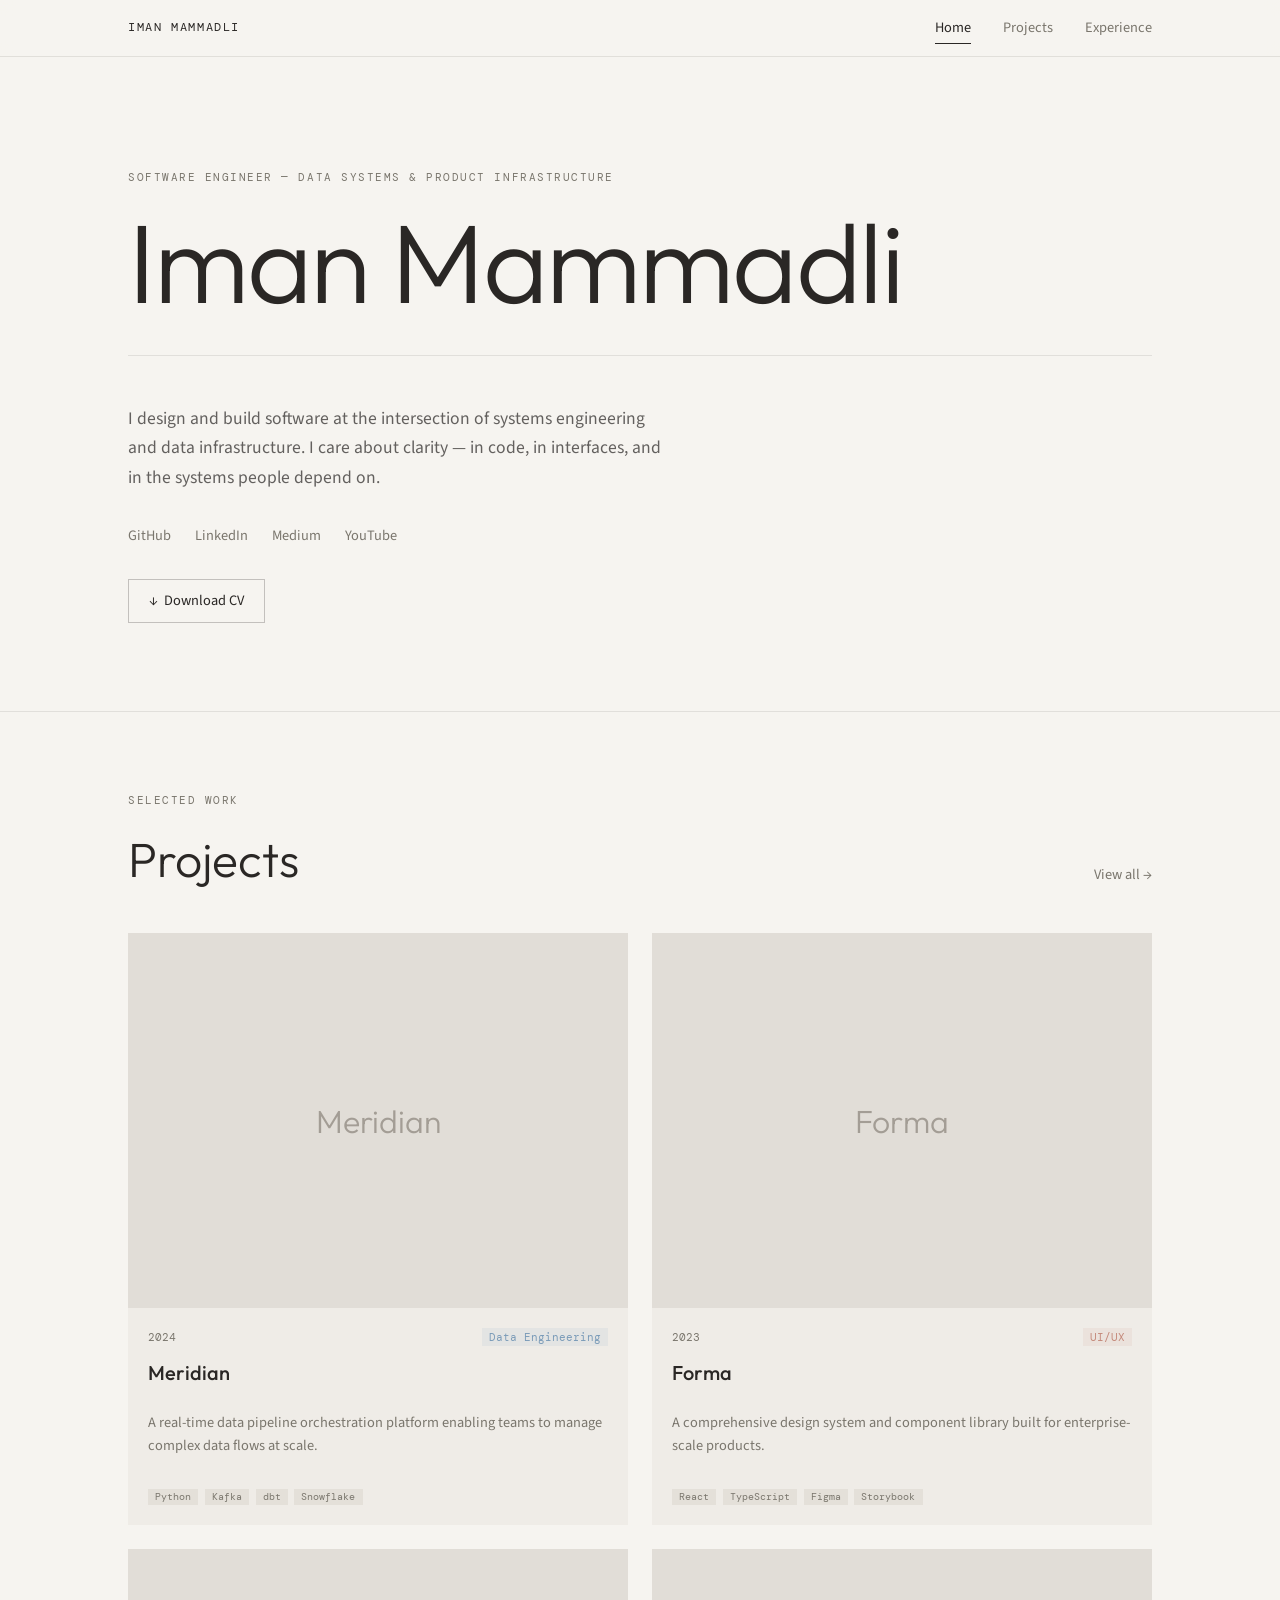
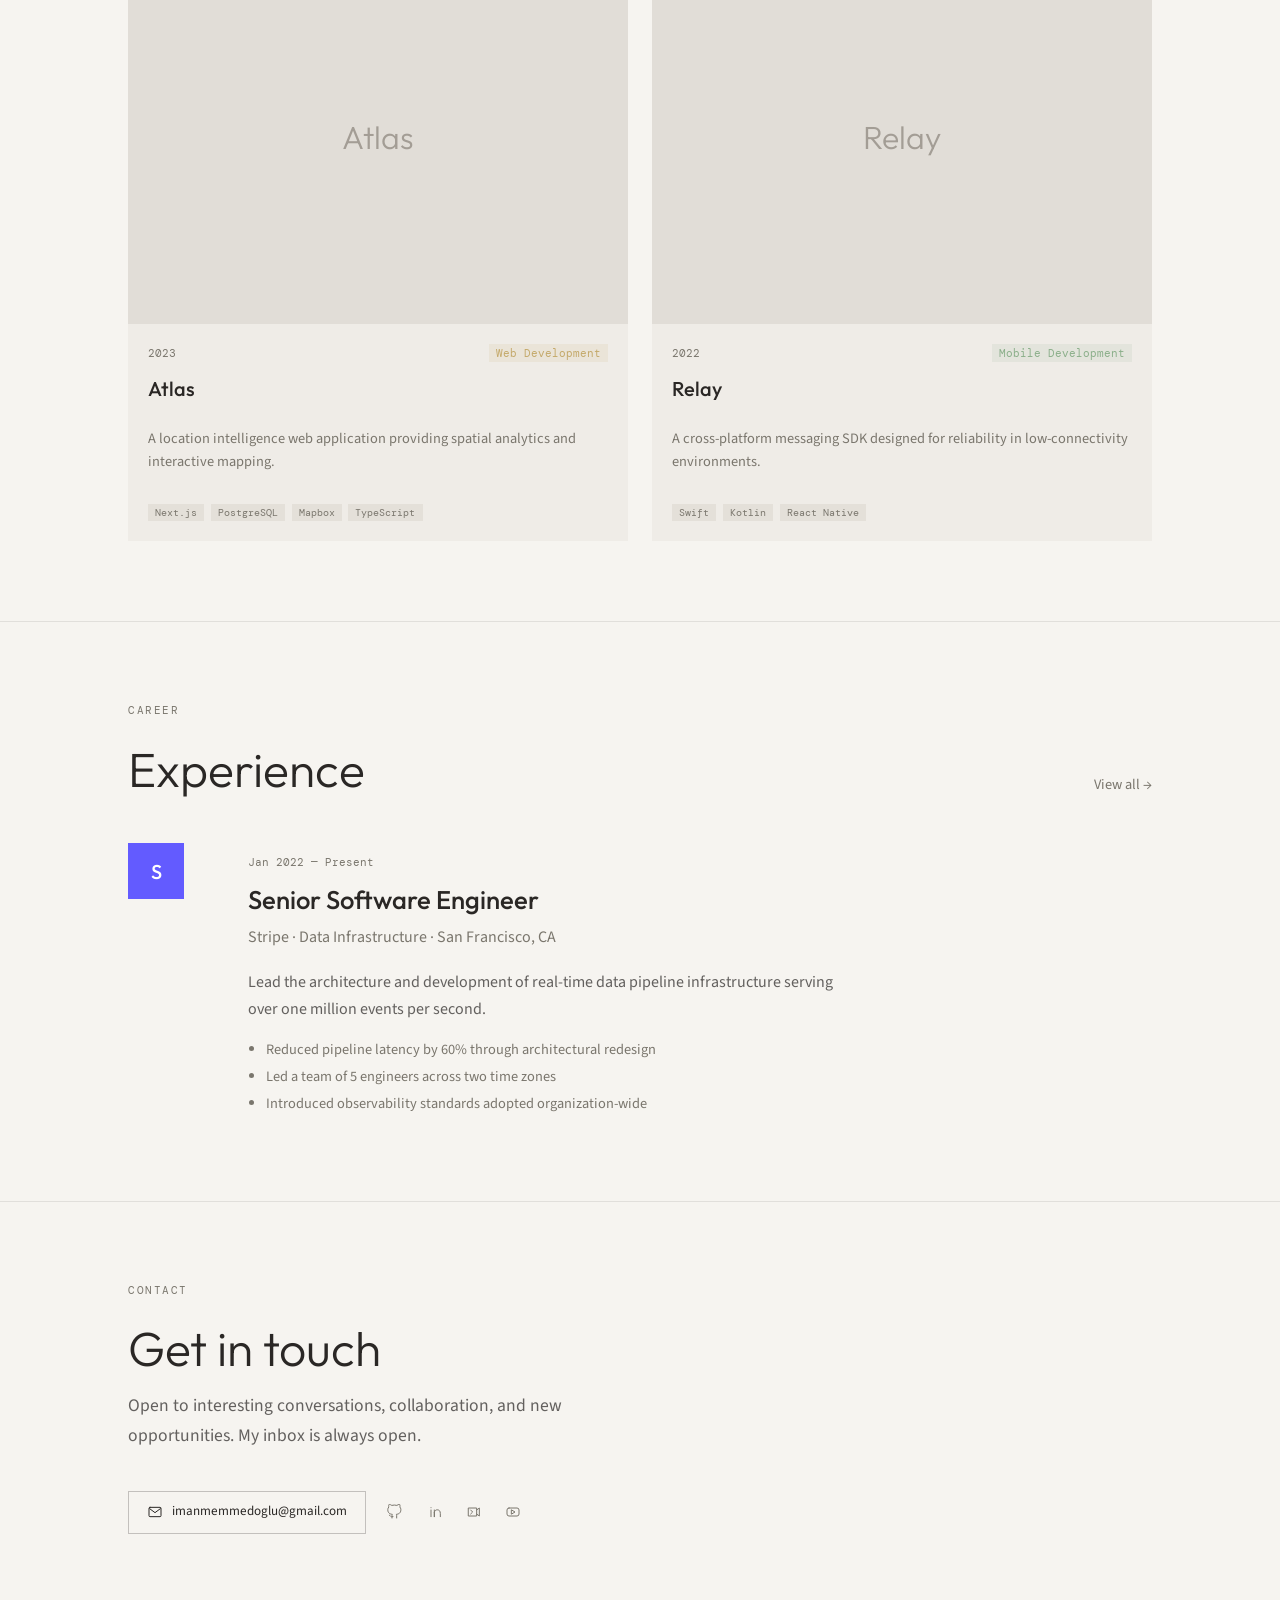
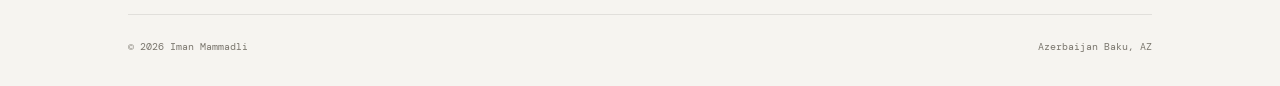
==== commit 9ab5f548: "Update index.html" ====
--- a/index.html
+++ b/index.html
@@ -45,10 +45,10 @@
             <a class="button" href="assets/Iman Mammadli CV.pdf" download>↓&nbsp; Download CV</a>
           </div>
 
-          <div class="profile">
+          <!-- <div class="profile">
             <div class="profile-image">JP</div>
             <p class="mono">Azerbaijan Baku, AZ</p>
-          </div>
+          </div> -->
         </div>
       </div>
     </section>
@@ -156,25 +156,25 @@
             <span>imanmemmedoglu@gmail.com</span>
           </a>
 
-          <a class="contact-social" href="#" target = "_blank" aria-label="GitHub">
+          <a class="contact-social" href="https://github.com/imanmammadli" target = "_blank" aria-label="GitHub">
             <svg viewBox="0 0 24 24" aria-hidden="true">
               <path d="M9 19c-4 1.2-4-2-5.5-2.5M14.5 21v-3.4c0-1 .1-1.5-.5-2.1 3.3-.4 6.8-1.6 6.8-7.1 0-1.6-.6-2.9-1.6-3.9.2-.4.7-1.9-.2-3.9 0 0-1.3-.4-4.2 1.5a14.3 14.3 0 0 0-7.6 0C4.3.2 3 .6 3 .6c-.9 2-.4 3.5-.2 3.9-1 1-1.6 2.3-1.6 3.9 0 5.5 3.5 6.7 6.8 7.1-.6.5-.6 1.1-.5 2.1V21"></path>
             </svg>
           </a>
 
-          <a class="contact-social" href="#" target = "_blank" aria-label="LinkedIn">
+          <a class="contact-social" href="https://www.linkedin.com/in/imanmammadli/" target = "_blank" aria-label="LinkedIn">
             <svg viewBox="0 0 24 24" aria-hidden="true">
               <path d="M6 9v10M6 5.5v.1M11 19V9m0 3.1c.7-2.1 2.2-3.4 4.3-3.4 2.8 0 4.7 1.8 4.7 5.4V19m-9-6.1V19"></path>
             </svg>
           </a>
 
-          <a class="contact-social" href="#" target = "_blank" aria-label="Medium">
+          <a class="contact-social" href="https://medium.com/@imanmammadli" target = "_blank" aria-label="Medium">
             <svg viewBox="0 0 24 24" aria-hidden="true">
               <path d="M4 6h12v12H4zM16 9l4-3v12l-4-3M7 9l3 3-3 3"></path>
             </svg>
           </a>
 
-          <a class="contact-social" href="youtube.com" target = "_blank" aria-label="YouTube">
+          <a class="contact-social" href="https://www.youtube.com/@imanmammadli" target = "_blank" aria-label="YouTube">
             <svg viewBox="0 0 24 24" aria-hidden="true">
               <rect x="3" y="6" width="18" height="12" rx="3"></rect>
               <path d="m10 9 5 3-5 3z"></path>
@@ -186,8 +186,8 @@
   </main>
 
   <footer class="container footer">
-    <span class="mono">© 2026 Jordan Park</span>
-    <span class="mono">San Francisco, CA</span>
+    <span class="mono">© 2026 Iman Mammadli</span>
+    <span class="mono">Azerbaijan Baku, AZ</span>
   </footer>
 </body>
 </html>
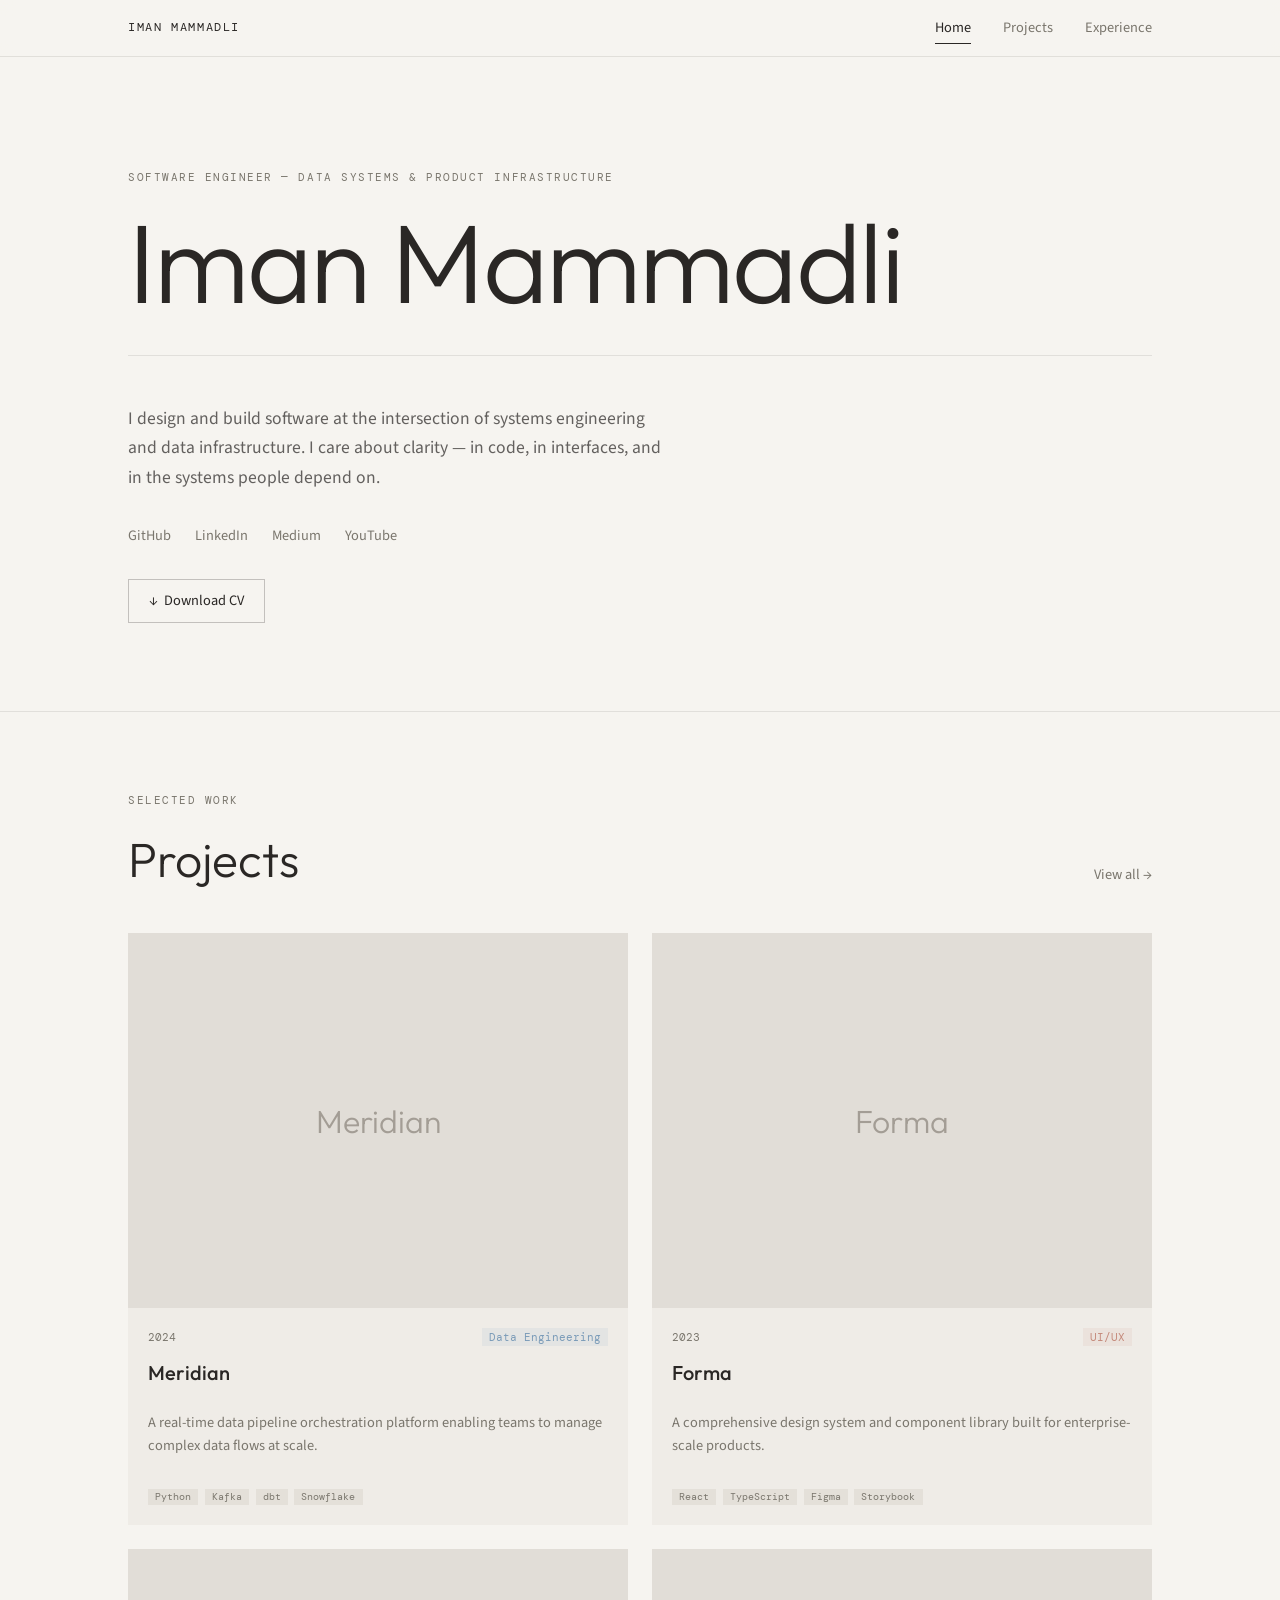
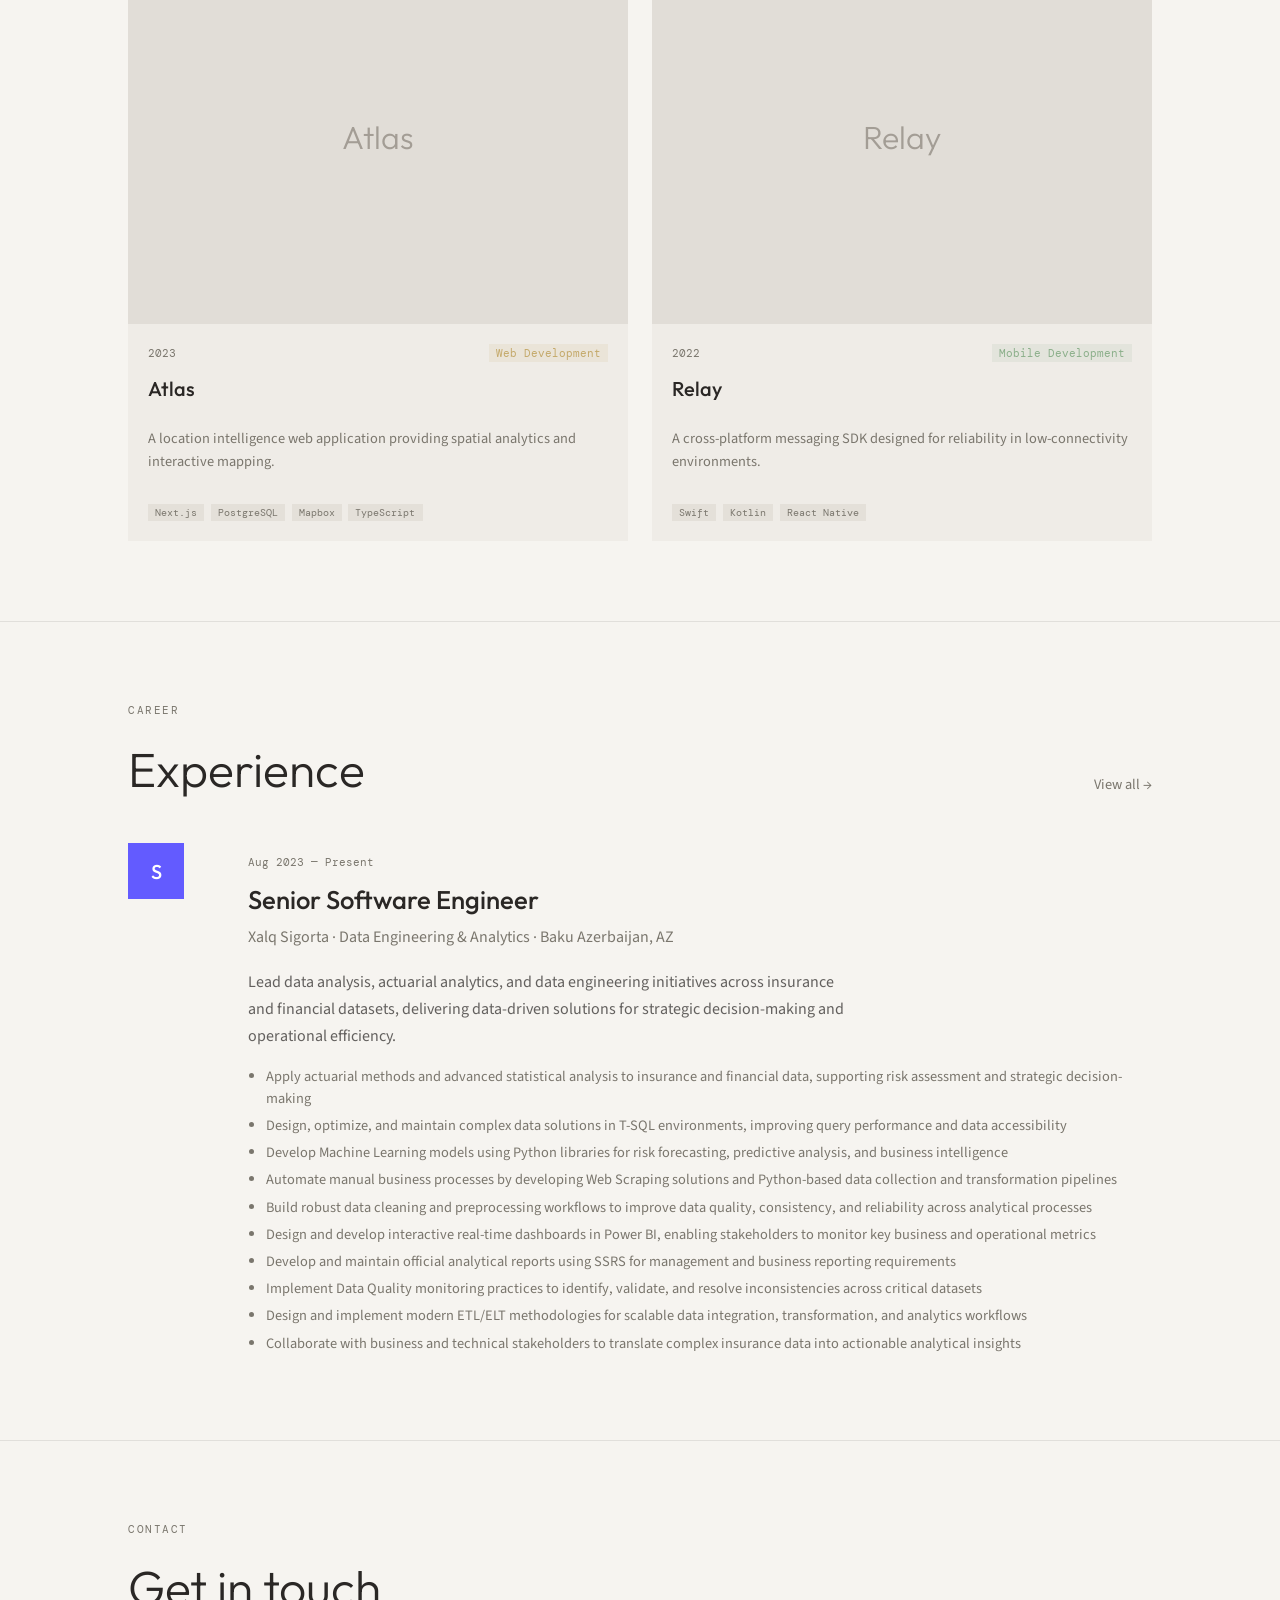
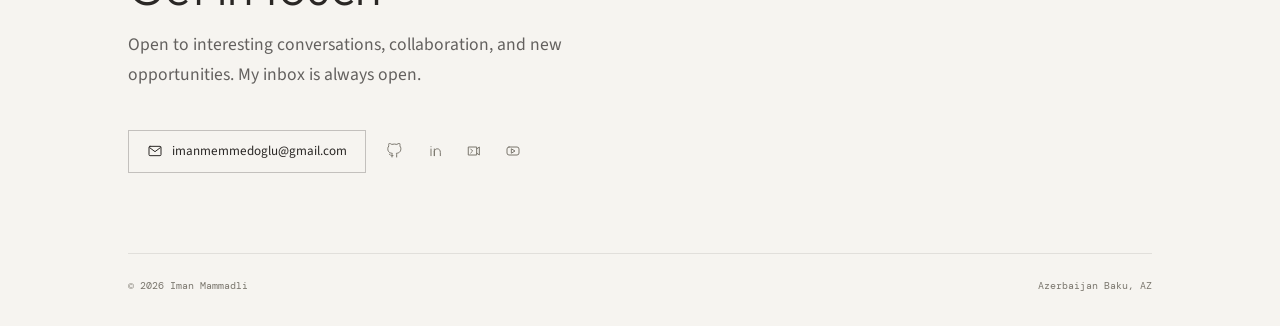
==== commit 87238948: "Update Work Experience index.html" ====
--- a/index.html
+++ b/index.html
@@ -122,15 +122,62 @@
         <div class="latest-experience">
           <div class="company-logo stripe">S</div>
           <div>
-            <p class="mono muted">Jan 2022 — Present</p>
+            <p class="mono muted">Aug 2023 — Present</p>
             <h3>Senior Software Engineer</h3>
-            <p class="company">Stripe · Data Infrastructure · San Francisco, CA</p>
-            <p class="description">Lead the architecture and development of real-time data pipeline infrastructure serving over one million events per second.</p>
-            <ul>
-              <li>Reduced pipeline latency by 60% through architectural redesign</li>
-              <li>Led a team of 5 engineers across two time zones</li>
-              <li>Introduced observability standards adopted organization-wide</li>
-            </ul>
+            <p class="company">Xalq Sigorta · Data Engineering & Analytics · Baku Azerbaijan, AZ</p>
+            <p class="description">Lead data analysis, actuarial analytics, and data engineering initiatives across insurance and financial datasets, delivering data-driven solutions for strategic decision-making and operational efficiency.</p>
+              <ul>
+                  <li>
+                    Apply actuarial methods and advanced statistical analysis to insurance and
+                        financial data, supporting risk assessment and strategic decision-making
+                  </li>
+
+                  <li>
+                  Design, optimize, and maintain complex data solutions in T-SQL environments,
+                  improving query performance and data accessibility
+                  </li>
+
+                  <li>
+                  Develop Machine Learning models using Python libraries for risk forecasting,
+                  predictive analysis, and business intelligence
+                  </li>
+
+                  <li>
+                  Automate manual business processes by developing Web Scraping solutions and
+                  Python-based data collection and transformation pipelines
+                  </li>
+
+                  <li>
+                  Build robust data cleaning and preprocessing workflows to improve data quality,
+                  consistency, and reliability across analytical processes
+                  </li>
+
+                  <li>
+                  Design and develop interactive real-time dashboards in Power BI, enabling
+                  stakeholders to monitor key business and operational metrics
+                  </li>
+
+                  <li>
+                  Develop and maintain official analytical reports using SSRS for management
+                  and business reporting requirements
+                  </li>
+
+                  <li>
+                  Implement Data Quality monitoring practices to identify, validate, and resolve
+                  inconsistencies across critical datasets
+                  </li>
+
+                  <li>
+                  Design and implement modern ETL/ELT methodologies for scalable data integration,
+                  transformation, and analytics workflows
+                  </li>
+
+                  <li>
+                  Collaborate with business and technical stakeholders to translate complex
+                  insurance data into actionable analytical insights
+                  </li>
+                </ul>
+
           </div>
         </div>
 
@@ -174,7 +221,7 @@
             </svg>
           </a>
 
-          <a class="contact-social" href="https://www.youtube.com/@imanmammadli" target = "_blank" aria-label="YouTube">
+          <a class="contact-social" href="https://www.youtube.com/@imanmammadli475" target = "_blank" aria-label="YouTube">
             <svg viewBox="0 0 24 24" aria-hidden="true">
               <rect x="3" y="6" width="18" height="12" rx="3"></rect>
               <path d="m10 9 5 3-5 3z"></path>
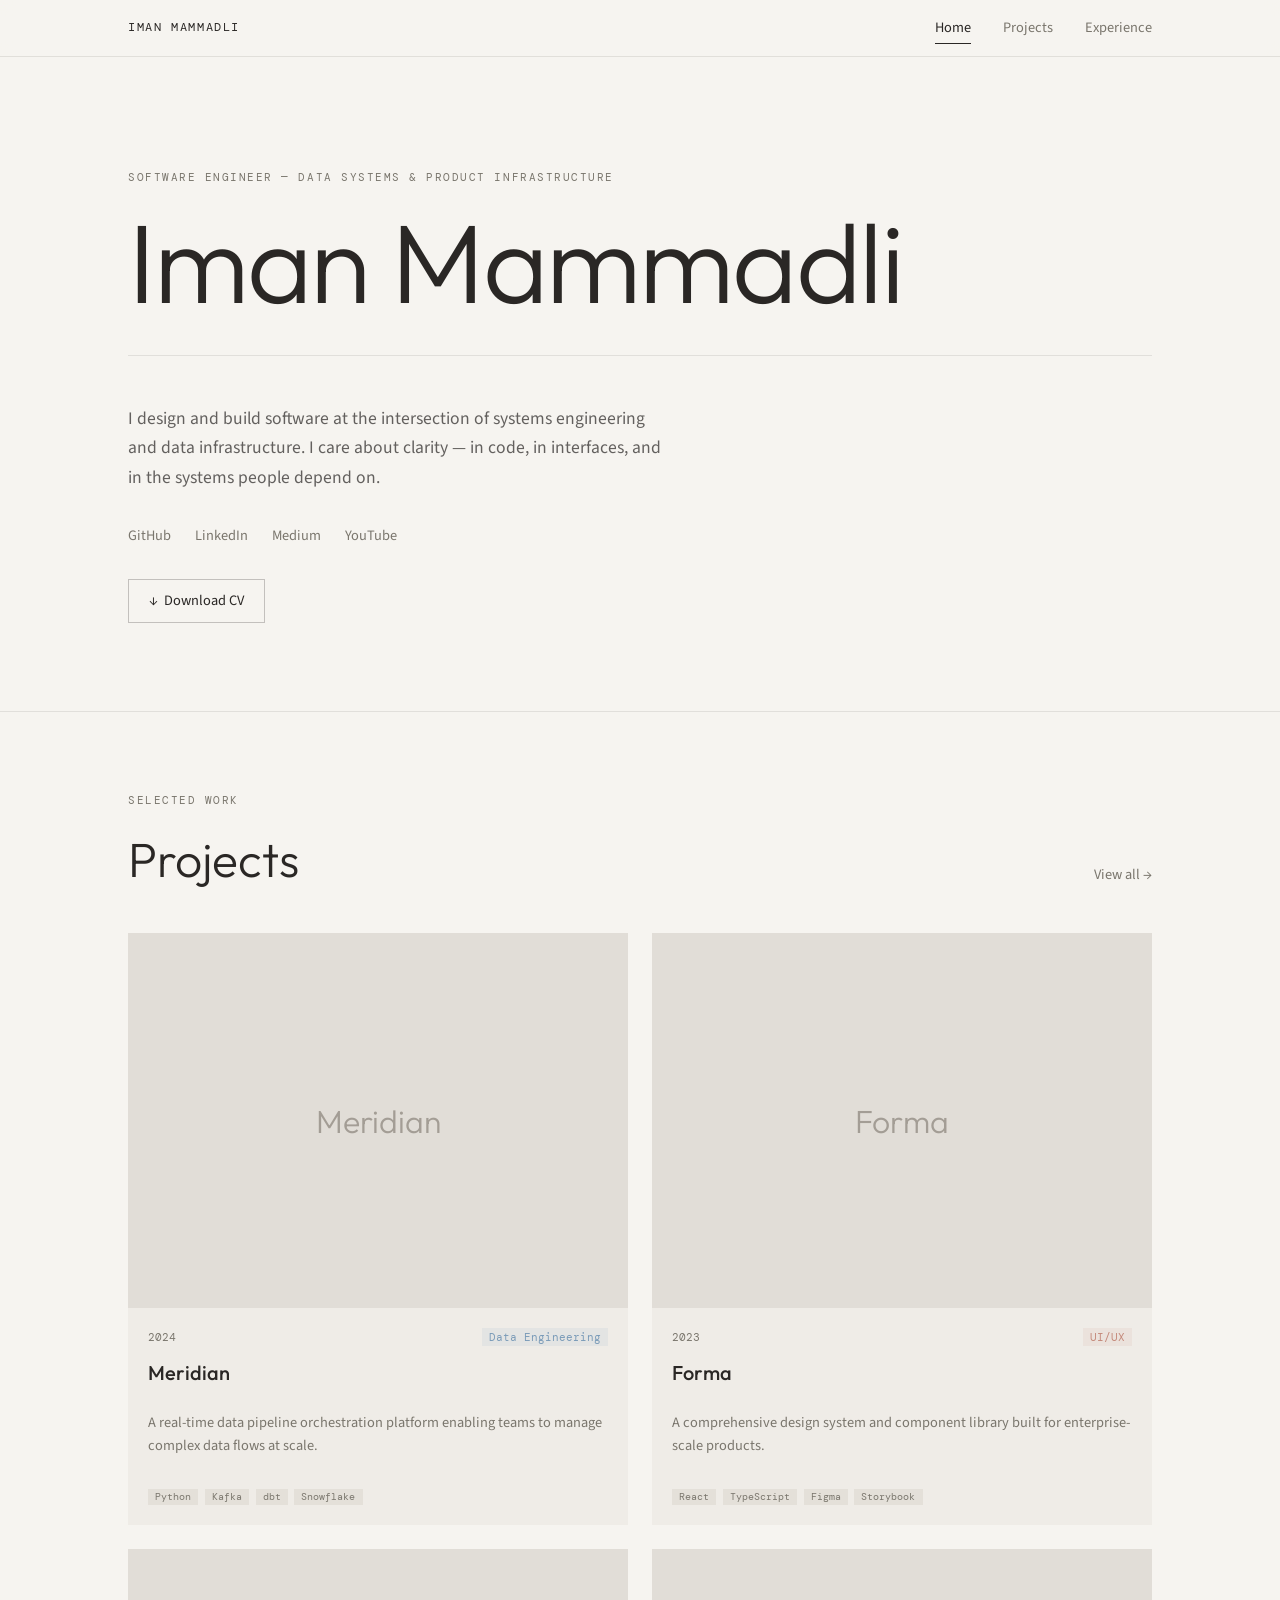
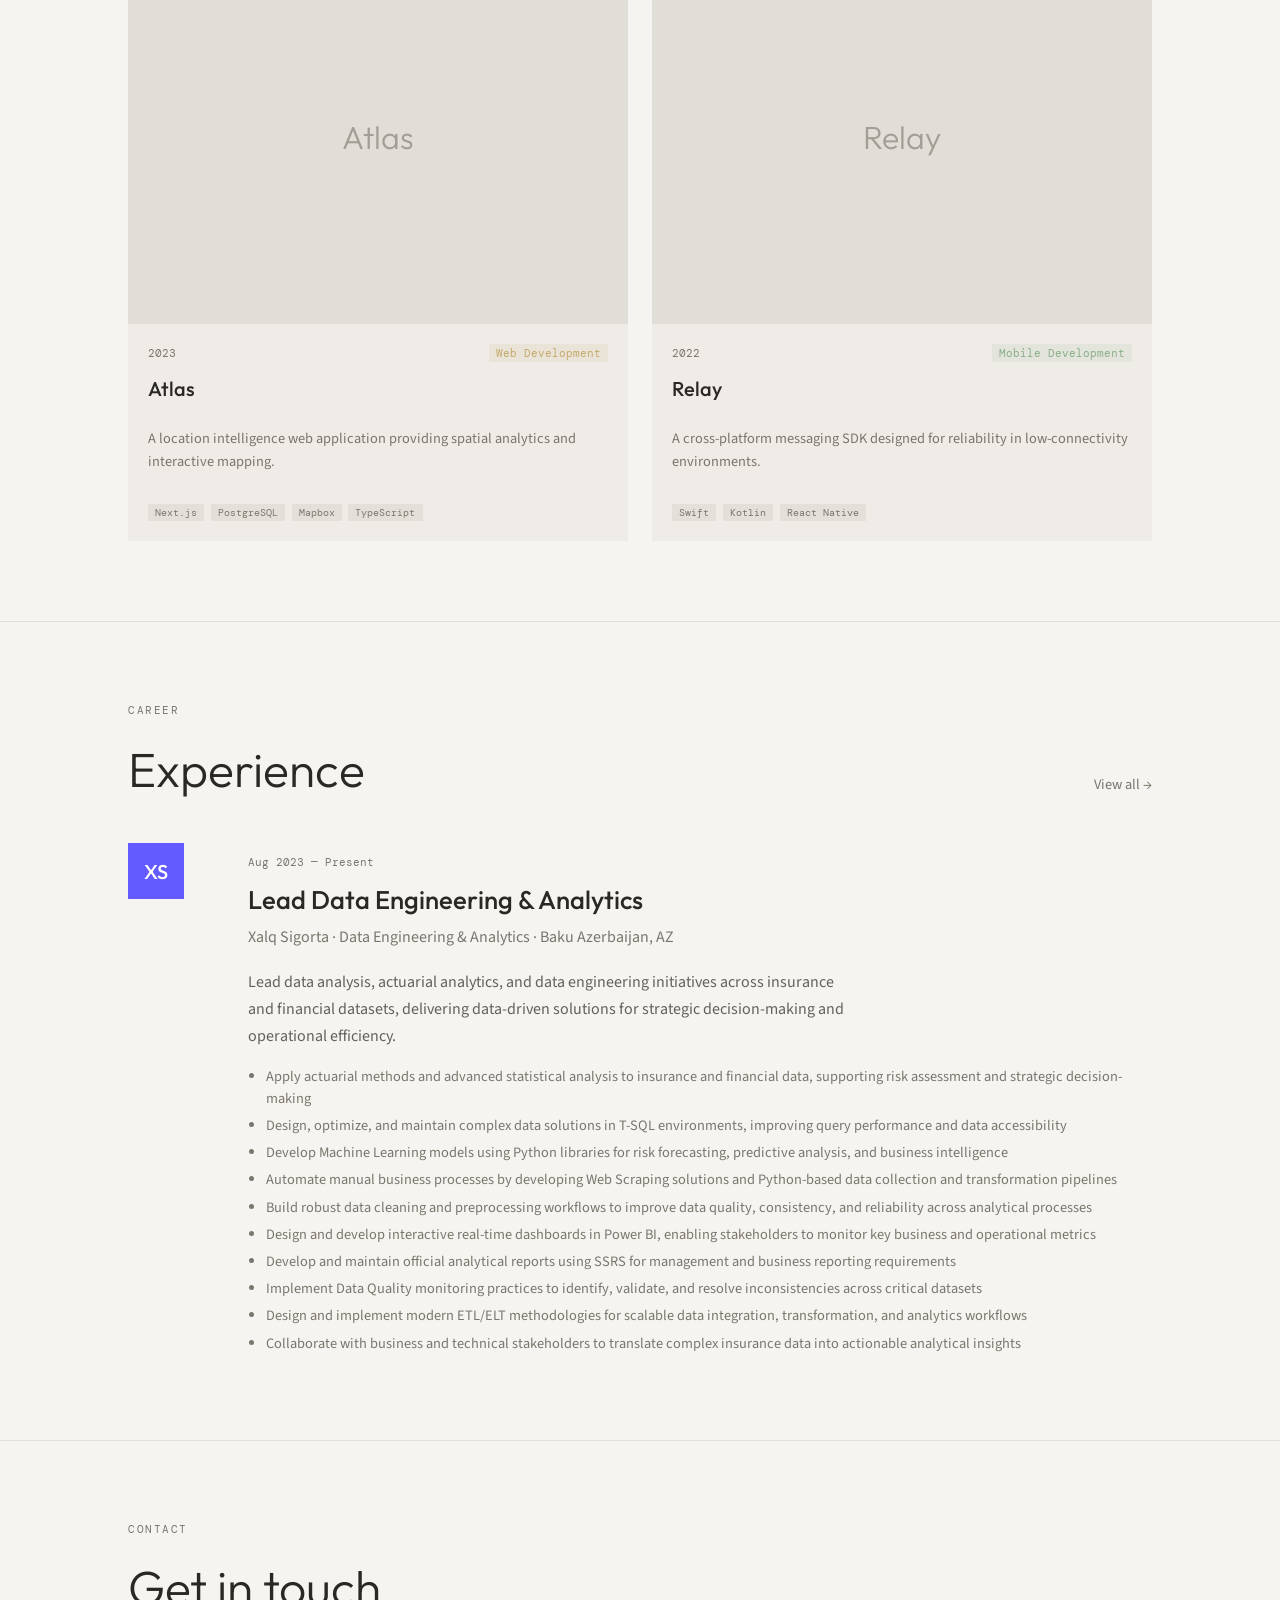
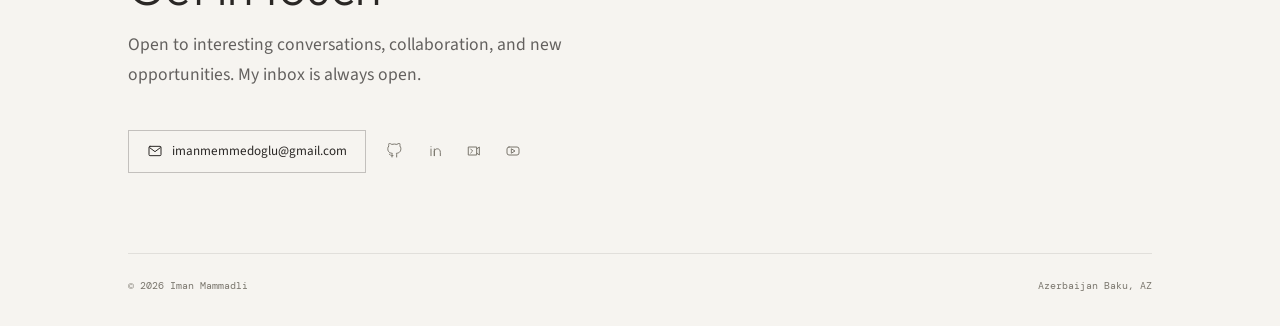
==== commit 63241e51: "Update Work Experience 2 index.html" ====
--- a/index.html
+++ b/index.html
@@ -120,10 +120,10 @@
         </div>
 
         <div class="latest-experience">
-          <div class="company-logo stripe">S</div>
+          <div class="company-logo stripe">XS</div>
           <div>
             <p class="mono muted">Aug 2023 — Present</p>
-            <h3>Senior Software Engineer</h3>
+            <h3>Lead Data Engineering & Analytics</h3>
             <p class="company">Xalq Sigorta · Data Engineering & Analytics · Baku Azerbaijan, AZ</p>
             <p class="description">Lead data analysis, actuarial analytics, and data engineering initiatives across insurance and financial datasets, delivering data-driven solutions for strategic decision-making and operational efficiency.</p>
               <ul>
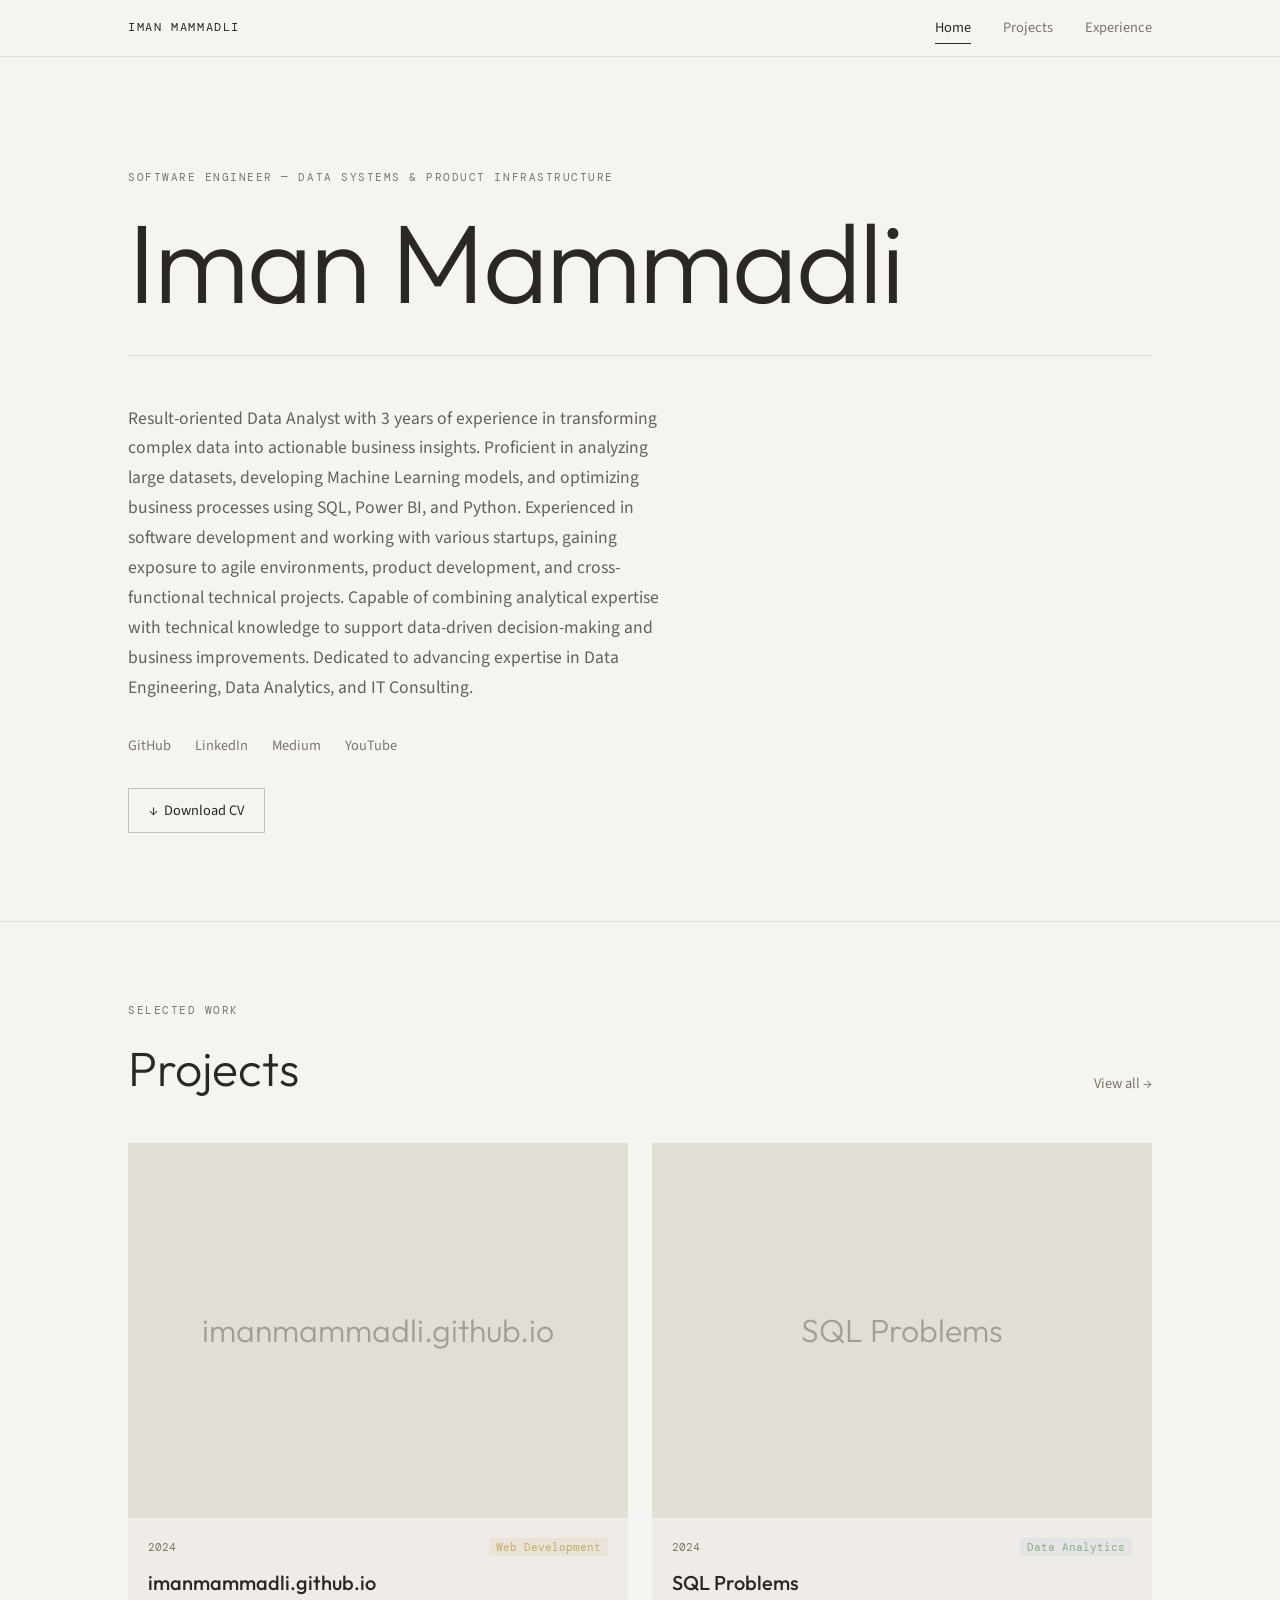
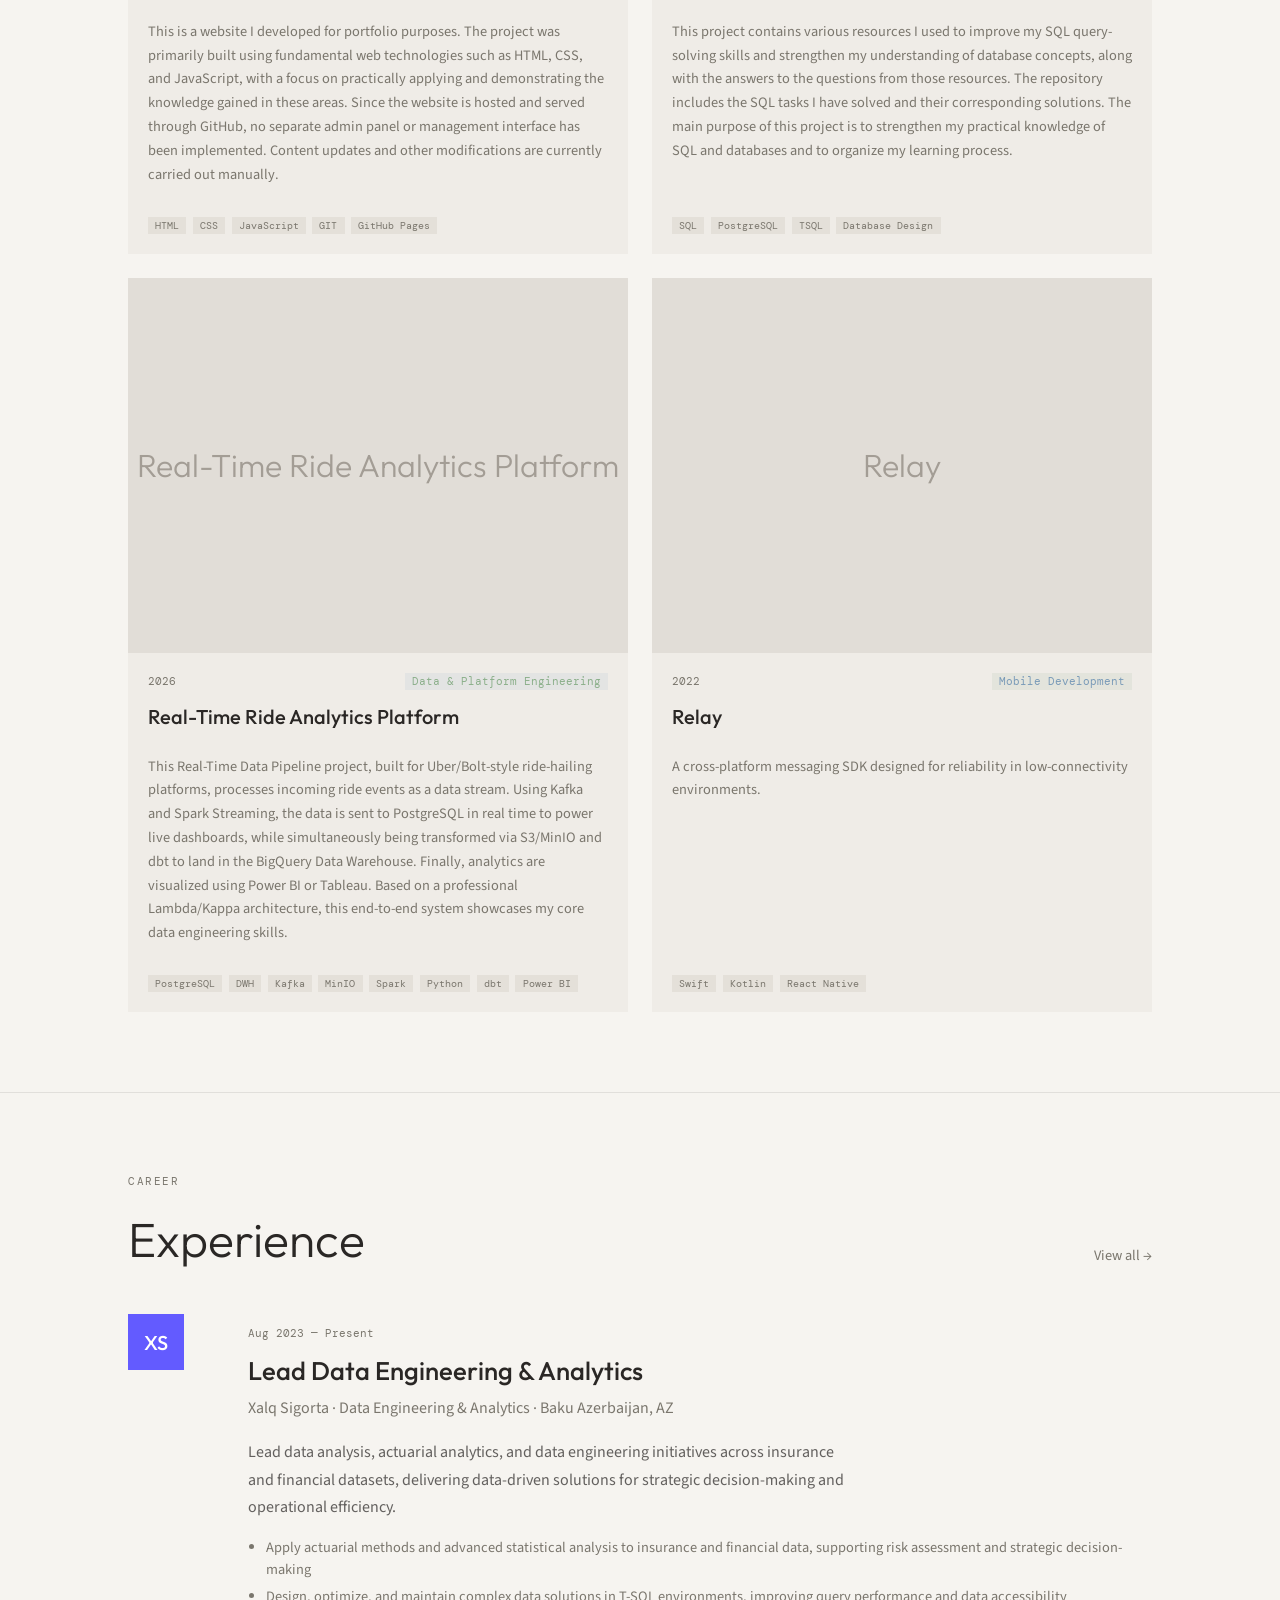
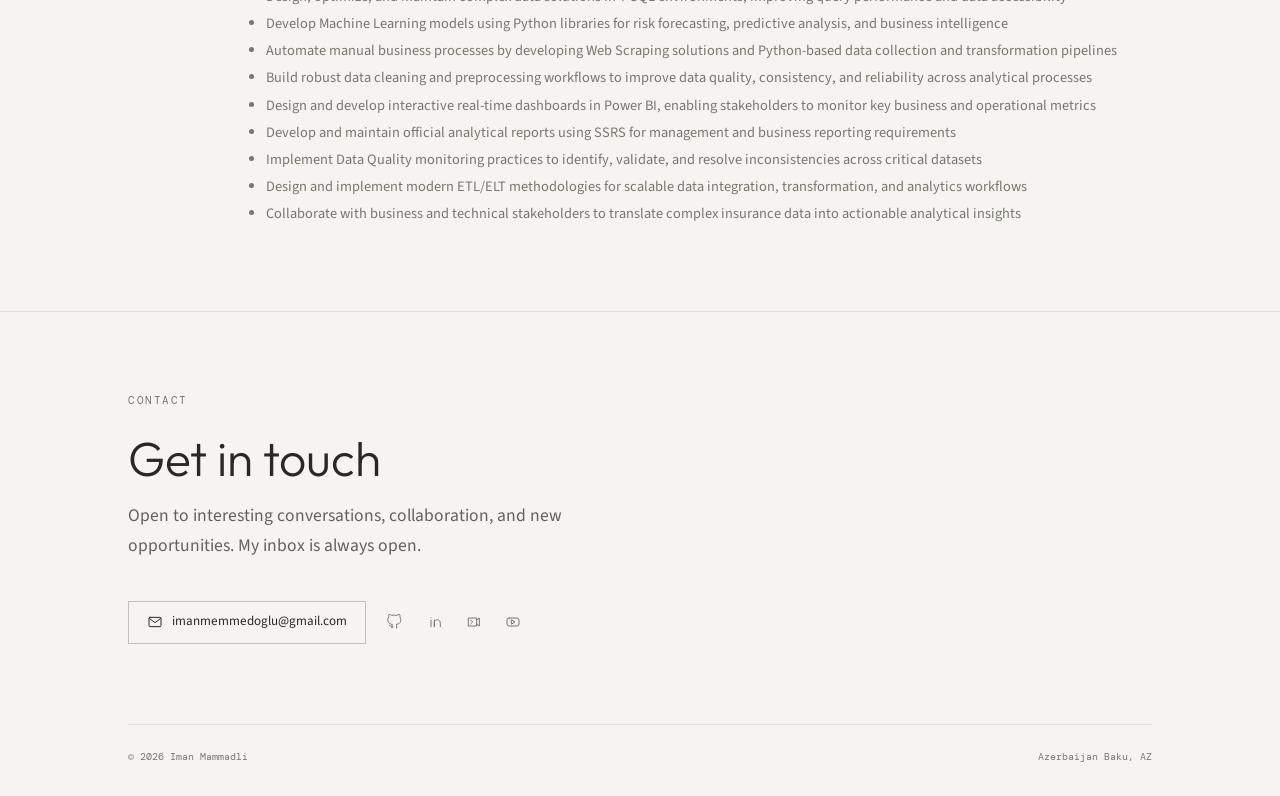
==== commit 53c1c11b: "Update website design" ====
--- a/index.html
+++ b/index.html
@@ -31,8 +31,15 @@
         <div class="hero-grid">
           <div>
             <p class="lead">
-              I design and build software at the intersection of systems engineering and data infrastructure.
-              I care about clarity — in code, in interfaces, and in the systems people depend on.
+              Result-oriented Data Analyst with 3 years of experience in transforming complex
+              data into actionable business insights. Proficient in analyzing large datasets,
+              developing Machine Learning models, and optimizing business processes using
+              SQL, Power BI, and Python. Experienced in software development and working with
+              various startups, gaining exposure to agile environments, product development, and
+              cross-functional technical projects. Capable of combining analytical expertise with
+              technical knowledge to support data-driven decision-making and business
+              improvements. Dedicated to advancing expertise in Data Engineering, Data
+              Analytics, and IT Consulting.
             </p>
 
             <div class="socials">
@@ -62,38 +69,57 @@
           </div>
           <a class="view-all" href="projects.html">View all →</a>
         </div>
-
+      <!-- PROJECT 1 -->
         <div class="project-grid">
           <article class="project-card">
-            <div class="project-image">Meridian</div>
-            <div class="project-body">
-              <div class="project-meta"><span>2024</span><span class="category data">Data Engineering</span></div>
-              <h3>Meridian</h3>
-              <p>A real-time data pipeline orchestration platform enabling teams to manage complex data flows at scale.</p>
-              <div class="tags"><span>Python</span><span>Kafka</span><span>dbt</span><span>Snowflake</span></div>
-            </div>
-          </article>
-
-          <article class="project-card">
-            <div class="project-image">Forma</div>
-            <div class="project-body">
-              <div class="project-meta"><span>2023</span><span class="category ui">UI/UX</span></div>
-              <h3>Forma</h3>
-              <p>A comprehensive design system and component library built for enterprise-scale products.</p>
-              <div class="tags"><span>React</span><span>TypeScript</span><span>Figma</span><span>Storybook</span></div>
-            </div>
-          </article>
-
-          <article class="project-card">
-            <div class="project-image">Atlas</div>
-            <div class="project-body">
-              <div class="project-meta"><span>2023</span><span class="category web">Web Development</span></div>
-              <h3>Atlas</h3>
-              <p>A location intelligence web application providing spatial analytics and interactive mapping.</p>
-              <div class="tags"><span>Next.js</span><span>PostgreSQL</span><span>Mapbox</span><span>TypeScript</span></div>
-            </div>
-          </article>
-
+            <div class="project-image">imanmammadli.github.io</div>
+            <div class="project-body">
+              <div class="project-meta"><span>2024</span><span class="category web">Web Development</span></div>
+              <h3>imanmammadli.github.io</h3>
+              <p>This is a website I developed for portfolio purposes. The project was primarily built using fundamental web technologies 
+                such as HTML, CSS, and JavaScript, with a focus on practically applying and demonstrating the knowledge gained in these 
+                areas.
+
+                Since the website is hosted and served through GitHub, no separate admin panel or management interface has been implemented. 
+                Content updates and other modifications are currently carried out manually.</p>
+              <div class="tags"><span>HTML</span><span>CSS</span><span>JavaScript</span><span>GIT</span><span>GitHub Pages</span></div>
+            </div>
+          </article>
+
+
+        <!-- PROJECT 2 -->
+          <article class="project-card">
+            <div class="project-image">SQL Problems</div>
+            <div class="project-body">
+              <div class="project-meta"><span>2024</span><span class="category data">Data Analytics</span></div>
+              <h3>SQL Problems</h3>
+              <p>This project contains various resources I used to improve my SQL query-solving skills and strengthen my understanding 
+                of database concepts, along with the answers to the questions from those resources.
+
+                The repository  includes the SQL tasks I have solved and their corresponding solutions. The main purpose of this project 
+                is to strengthen my practical knowledge of SQL and databases and to organize my learning process.
+              </p>
+              <div class="tags"><span>SQL</span><span>PostgreSQL</span><span>TSQL</span><span>Database Design</span></div>
+            </div>
+          </article>
+        
+
+        <!-- PROJECT 3 -->
+          <article class="project-card">
+            <div class="project-image">Real-Time Ride Analytics Platform</div>
+            <div class="project-body">
+              <div class="project-meta"><span>2026</span><span class="category data">Data & Platform Engineering</span></div>
+              <h3>Real-Time Ride Analytics Platform</h3>
+              <p>This Real-Time Data Pipeline project, built for Uber/Bolt-style ride-hailing platforms, processes incoming ride events as a data stream. 
+                Using Kafka and Spark Streaming, the data is sent to PostgreSQL in real time to power live dashboards, 
+                while simultaneously being transformed via S3/MinIO and dbt to land in the BigQuery Data Warehouse. Finally, analytics are visualized using 
+                Power BI or Tableau. Based on a professional Lambda/Kappa architecture, this end-to-end system showcases my core data engineering skills.</p>
+              <div class="tags"><span>PostgreSQL</span><span>DWH</span><span>Kafka</span><span>MinIO</span><span>Spark</span><span>Python</span><span>dbt</span><span>Power BI</span></div>
+            </div>
+          </article>
+
+
+        <!-- PROJECT 4 -->
           <article class="project-card">
             <div class="project-image">Relay</div>
             <div class="project-body">
@@ -125,7 +151,8 @@
             <p class="mono muted">Aug 2023 — Present</p>
             <h3>Lead Data Engineering & Analytics</h3>
             <p class="company">Xalq Sigorta · Data Engineering & Analytics · Baku Azerbaijan, AZ</p>
-            <p class="description">Lead data analysis, actuarial analytics, and data engineering initiatives across insurance and financial datasets, delivering data-driven solutions for strategic decision-making and operational efficiency.</p>
+            <p class="description">Lead data analysis, actuarial analytics, and data engineering initiatives across insurance and financial 
+              datasets, delivering data-driven solutions for strategic decision-making and operational efficiency.</p>
               <ul>
                   <li>
                     Apply actuarial methods and advanced statistical analysis to insurance and
--- a/theme.css
+++ b/theme.css
@@ -8,9 +8,9 @@
   --muted-foreground: #7A766D;
   --border: rgba(42, 39, 37, 0.10);
   --ui: #C4897A;
-  --data: #7A9BB8;
+  --data: #8BAF8A;
   --web: #C4A96A;
-  --mobile: #8BAF8A;
+  --mobile: #7A9BB8;
   --other: #9B8EA5;
 }
 
